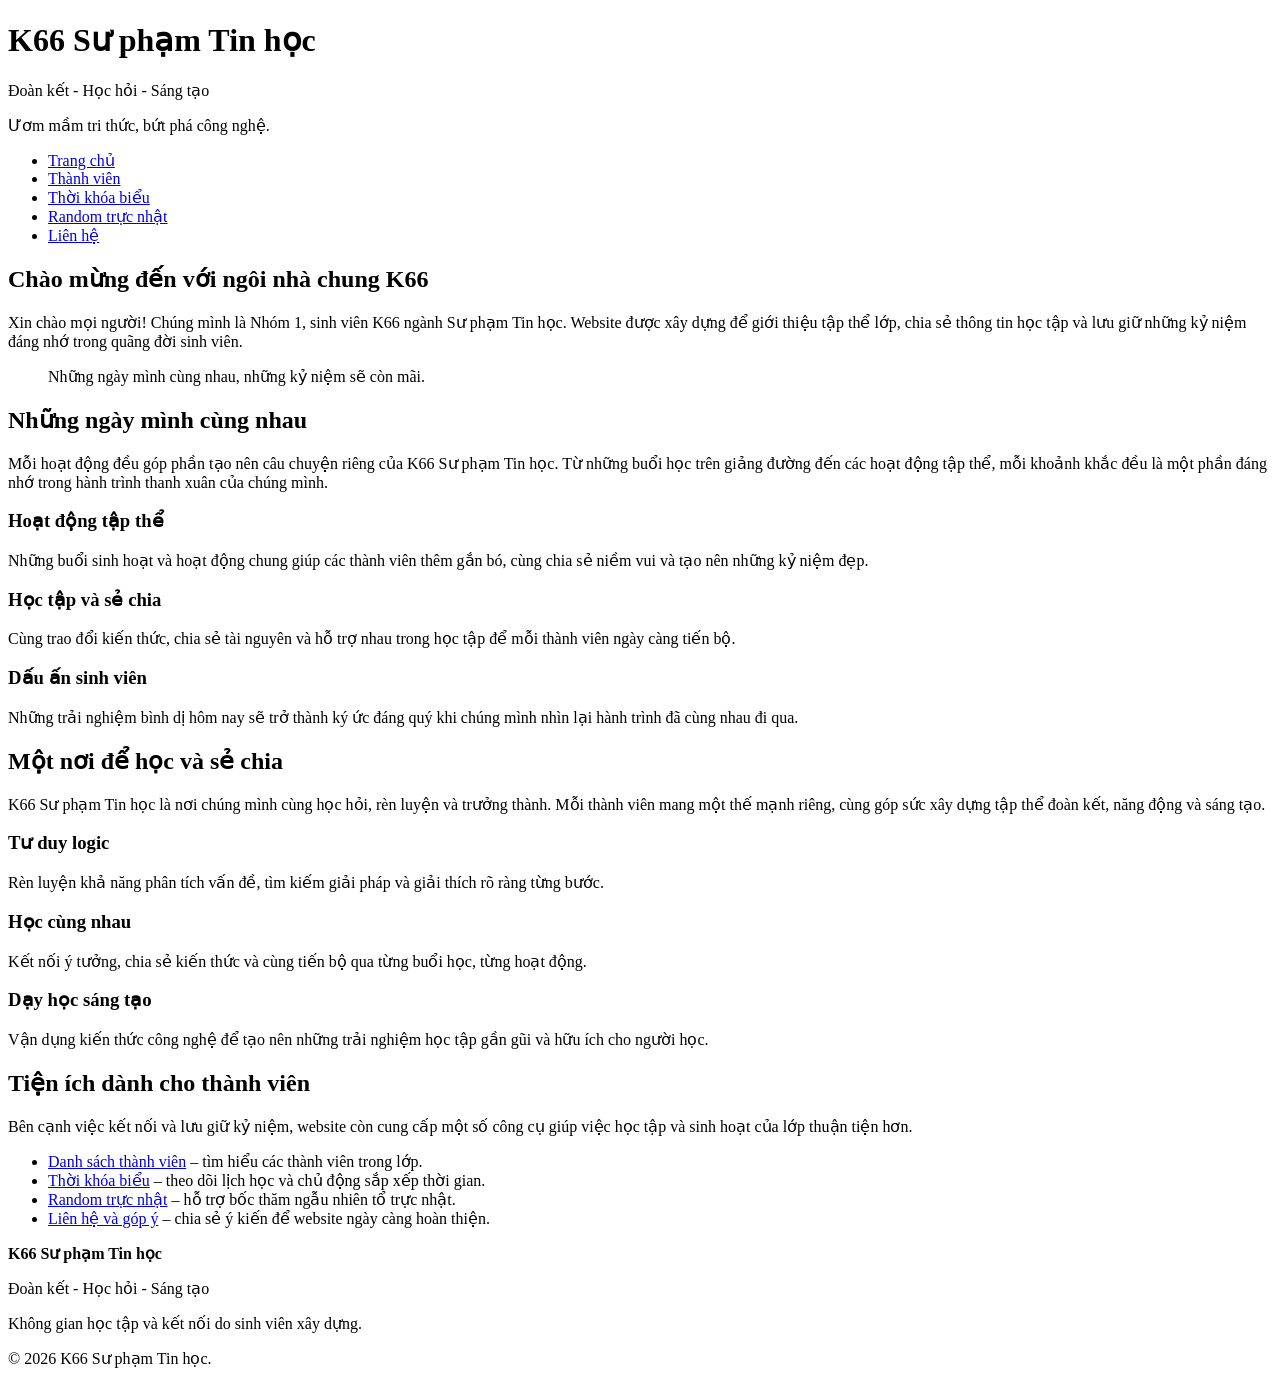
==== index.html @ 66bc6172 "Add files via upload" ====
<!DOCTYPE html>
<html lang="vi">
<head>
    <meta charset="UTF-8">
    <meta name="viewport" content="width=device-width, initial-scale=1.0">
    <meta name="description" content="Website giới thiệu lớp K66 Sư phạm Tin học, lưu giữ kỷ niệm và chia sẻ công cụ học tập.">
    <title>K66 Sư phạm Tin học | Trang chủ</title>
</head>
<body>
    <header>
        <h1>K66 Sư phạm Tin học</h1>
        <p>Đoàn kết - Học hỏi - Sáng tạo</p>
        <p>Ươm mầm tri thức, bứt phá công nghệ.</p>

        <nav aria-label="Điều hướng chính">
            <ul>
                <li><a href="index.html">Trang chủ</a></li>
                <li><a href="members.html">Thành viên</a></li>
                <li><a href="tkb.html">Thời khóa biểu</a></li>
                <li><a href="ramdom.html">Random trực nhật</a></li>
                <li><a href="contact.html">Liên hệ</a></li>
            </ul>
        </nav>
    </header>

    <main>
        <section id="gioi-thieu">
            <h2>Chào mừng đến với ngôi nhà chung K66</h2>
            <p>
                Xin chào mọi người! Chúng mình là Nhóm 1, sinh viên K66 ngành
                Sư phạm Tin học. Website được xây dựng để giới thiệu tập thể lớp,
                chia sẻ thông tin học tập và lưu giữ những kỷ niệm đáng nhớ
                trong quãng đời sinh viên.
            </p>

            <blockquote>
                <p>Những ngày mình cùng nhau, những kỷ niệm sẽ còn mãi.</p>
            </blockquote>
        </section>

        <section id="ky-niem">
            <h2>Những ngày mình cùng nhau</h2>
            <p>
                Mỗi hoạt động đều góp phần tạo nên câu chuyện riêng của K66
                Sư phạm Tin học. Từ những buổi học trên giảng đường đến các
                hoạt động tập thể, mỗi khoảnh khắc đều là một phần đáng nhớ
                trong hành trình thanh xuân của chúng mình.
            </p>

            <article>
                <h3>Hoạt động tập thể</h3>
                <p>
                    Những buổi sinh hoạt và hoạt động chung giúp các thành viên
                    thêm gắn bó, cùng chia sẻ niềm vui và tạo nên những kỷ niệm đẹp.
                </p>
            </article>

            <article>
                <h3>Học tập và sẻ chia</h3>
                <p>
                    Cùng trao đổi kiến thức, chia sẻ tài nguyên và hỗ trợ nhau
                    trong học tập để mỗi thành viên ngày càng tiến bộ.
                </p>
            </article>

            <article>
                <h3>Dấu ấn sinh viên</h3>
                <p>
                    Những trải nghiệm bình dị hôm nay sẽ trở thành ký ức đáng quý
                    khi chúng mình nhìn lại hành trình đã cùng nhau đi qua.
                </p>
            </article>
        </section>

        <section id="ve-chung-toi">
            <h2>Một nơi để học và sẻ chia</h2>
            <p>
                K66 Sư phạm Tin học là nơi chúng mình cùng học hỏi, rèn luyện
                và trưởng thành. Mỗi thành viên mang một thế mạnh riêng,
                cùng góp sức xây dựng tập thể đoàn kết, năng động và sáng tạo.
            </p>

            <article>
                <h3>Tư duy logic</h3>
                <p>
                    Rèn luyện khả năng phân tích vấn đề, tìm kiếm giải pháp
                    và giải thích rõ ràng từng bước.
                </p>
            </article>

            <article>
                <h3>Học cùng nhau</h3>
                <p>
                    Kết nối ý tưởng, chia sẻ kiến thức và cùng tiến bộ
                    qua từng buổi học, từng hoạt động.
                </p>
            </article>

            <article>
                <h3>Dạy học sáng tạo</h3>
                <p>
                    Vận dụng kiến thức công nghệ để tạo nên những trải nghiệm
                    học tập gần gũi và hữu ích cho người học.
                </p>
            </article>
        </section>

        <section id="tien-ich">
            <h2>Tiện ích dành cho thành viên</h2>
            <p>
                Bên cạnh việc kết nối và lưu giữ kỷ niệm, website còn cung cấp
                một số công cụ giúp việc học tập và sinh hoạt của lớp thuận tiện hơn.
            </p>

            <ul>
                <li>
                    <a href="members.html">Danh sách thành viên</a> –
                    tìm hiểu các thành viên trong lớp.
                </li>
                <li>
                    <a href="tkb.html">Thời khóa biểu</a> –
                    theo dõi lịch học và chủ động sắp xếp thời gian.
                </li>
                <li>
                    <a href="ramdom.html">Random trực nhật</a> –
                    hỗ trợ bốc thăm ngẫu nhiên tổ trực nhật.
                </li>
                <li>
                    <a href="contact.html">Liên hệ và góp ý</a> –
                    chia sẻ ý kiến để website ngày càng hoàn thiện.
                </li>
            </ul>
        </section>
    </main>

    <footer>
        <p><strong>K66 Sư phạm Tin học</strong></p>
        <p>Đoàn kết - Học hỏi - Sáng tạo</p>
        <p>Không gian học tập và kết nối do sinh viên xây dựng.</p>
        <p>&copy; 2026 K66 Sư phạm Tin học.</p>
    </footer>
</body>
</html>
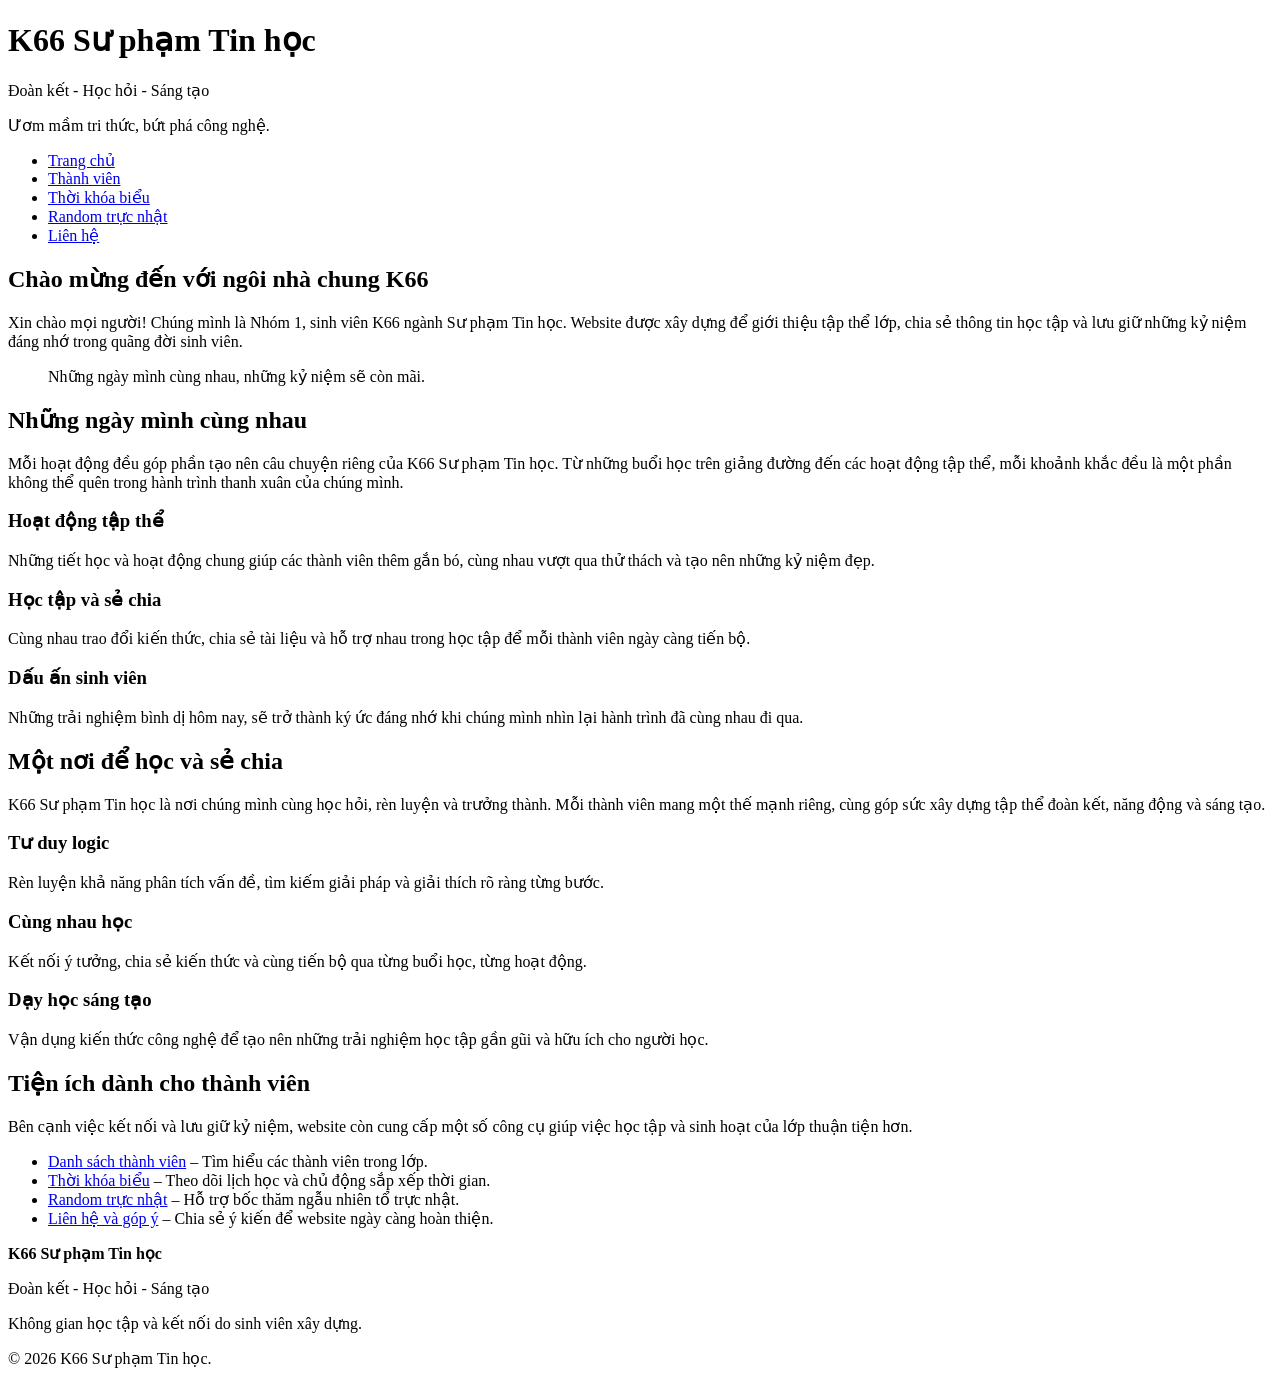
==== commit c051a42a: "Refactor text in index.html for clarity Updated text for clarity and improved readability throughout" ====
--- a/index.html
+++ b/index.html
@@ -11,7 +11,7 @@
         <h1>K66 Sư phạm Tin học</h1>
         <p>Đoàn kết - Học hỏi - Sáng tạo</p>
         <p>Ươm mầm tri thức, bứt phá công nghệ.</p>
-
+        
         <nav aria-label="Điều hướng chính">
             <ul>
                 <li><a href="index.html">Trang chủ</a></li>
@@ -22,7 +22,7 @@
             </ul>
         </nav>
     </header>
-
+    
     <main>
         <section id="gioi-thieu">
             <h2>Chào mừng đến với ngôi nhà chung K66</h2>
@@ -32,42 +32,36 @@
                 chia sẻ thông tin học tập và lưu giữ những kỷ niệm đáng nhớ
                 trong quãng đời sinh viên.
             </p>
-
             <blockquote>
                 <p>Những ngày mình cùng nhau, những kỷ niệm sẽ còn mãi.</p>
             </blockquote>
         </section>
-
+        
         <section id="ky-niem">
             <h2>Những ngày mình cùng nhau</h2>
             <p>
-                Mỗi hoạt động đều góp phần tạo nên câu chuyện riêng của K66
-                Sư phạm Tin học. Từ những buổi học trên giảng đường đến các
-                hoạt động tập thể, mỗi khoảnh khắc đều là một phần đáng nhớ
-                trong hành trình thanh xuân của chúng mình.
+                Mỗi hoạt động đều góp phần tạo nên câu chuyện riêng của K66 Sư phạm Tin học. Từ những buổi học trên giảng đường đến các
+                hoạt động tập thể, mỗi khoảnh khắc đều là một phần không thể quên trong hành trình thanh xuân của chúng mình.
             </p>
 
             <article>
                 <h3>Hoạt động tập thể</h3>
                 <p>
-                    Những buổi sinh hoạt và hoạt động chung giúp các thành viên
-                    thêm gắn bó, cùng chia sẻ niềm vui và tạo nên những kỷ niệm đẹp.
+                    Những tiết học và hoạt động chung giúp các thành viên thêm gắn bó, cùng nhau vượt qua thử thách và tạo nên những kỷ niệm đẹp.
                 </p>
             </article>
 
             <article>
                 <h3>Học tập và sẻ chia</h3>
                 <p>
-                    Cùng trao đổi kiến thức, chia sẻ tài nguyên và hỗ trợ nhau
-                    trong học tập để mỗi thành viên ngày càng tiến bộ.
+                    Cùng nhau trao đổi kiến thức, chia sẻ tài liệu và hỗ trợ nhau trong học tập để mỗi thành viên ngày càng tiến bộ.
                 </p>
             </article>
 
             <article>
                 <h3>Dấu ấn sinh viên</h3>
                 <p>
-                    Những trải nghiệm bình dị hôm nay sẽ trở thành ký ức đáng quý
-                    khi chúng mình nhìn lại hành trình đã cùng nhau đi qua.
+                    Những trải nghiệm bình dị hôm nay, sẽ trở thành ký ức đáng nhớ khi chúng mình nhìn lại hành trình đã cùng nhau đi qua.
                 </p>
             </article>
         </section>
@@ -75,32 +69,28 @@
         <section id="ve-chung-toi">
             <h2>Một nơi để học và sẻ chia</h2>
             <p>
-                K66 Sư phạm Tin học là nơi chúng mình cùng học hỏi, rèn luyện
-                và trưởng thành. Mỗi thành viên mang một thế mạnh riêng,
+                K66 Sư phạm Tin học là nơi chúng mình cùng học hỏi, rèn luyện và trưởng thành. Mỗi thành viên mang một thế mạnh riêng,
                 cùng góp sức xây dựng tập thể đoàn kết, năng động và sáng tạo.
             </p>
 
             <article>
                 <h3>Tư duy logic</h3>
                 <p>
-                    Rèn luyện khả năng phân tích vấn đề, tìm kiếm giải pháp
-                    và giải thích rõ ràng từng bước.
+                    Rèn luyện khả năng phân tích vấn đề, tìm kiếm giải pháp và giải thích rõ ràng từng bước.
                 </p>
             </article>
 
             <article>
-                <h3>Học cùng nhau</h3>
+                <h3>Cùng nhau học</h3>
                 <p>
-                    Kết nối ý tưởng, chia sẻ kiến thức và cùng tiến bộ
-                    qua từng buổi học, từng hoạt động.
+                    Kết nối ý tưởng, chia sẻ kiến thức và cùng tiến bộ qua từng buổi học, từng hoạt động.
                 </p>
             </article>
 
             <article>
                 <h3>Dạy học sáng tạo</h3>
                 <p>
-                    Vận dụng kiến thức công nghệ để tạo nên những trải nghiệm
-                    học tập gần gũi và hữu ích cho người học.
+                    Vận dụng kiến thức công nghệ để tạo nên những trải nghiệm học tập gần gũi và hữu ích cho người học.
                 </p>
             </article>
         </section>
@@ -108,26 +98,25 @@
         <section id="tien-ich">
             <h2>Tiện ích dành cho thành viên</h2>
             <p>
-                Bên cạnh việc kết nối và lưu giữ kỷ niệm, website còn cung cấp
-                một số công cụ giúp việc học tập và sinh hoạt của lớp thuận tiện hơn.
+                Bên cạnh việc kết nối và lưu giữ kỷ niệm, website còn cung cấp một số công cụ giúp việc học tập và sinh hoạt của lớp thuận tiện hơn.
             </p>
 
             <ul>
                 <li>
                     <a href="members.html">Danh sách thành viên</a> –
-                    tìm hiểu các thành viên trong lớp.
+                    Tìm hiểu các thành viên trong lớp.
                 </li>
                 <li>
                     <a href="tkb.html">Thời khóa biểu</a> –
-                    theo dõi lịch học và chủ động sắp xếp thời gian.
+                    Theo dõi lịch học và chủ động sắp xếp thời gian.
                 </li>
                 <li>
                     <a href="ramdom.html">Random trực nhật</a> –
-                    hỗ trợ bốc thăm ngẫu nhiên tổ trực nhật.
+                    Hỗ trợ bốc thăm ngẫu nhiên tổ trực nhật.
                 </li>
                 <li>
                     <a href="contact.html">Liên hệ và góp ý</a> –
-                    chia sẻ ý kiến để website ngày càng hoàn thiện.
+                    Chia sẻ ý kiến để website ngày càng hoàn thiện.
                 </li>
             </ul>
         </section>
@@ -140,4 +129,4 @@
         <p>&copy; 2026 K66 Sư phạm Tin học.</p>
     </footer>
 </body>
-</html>+</html>
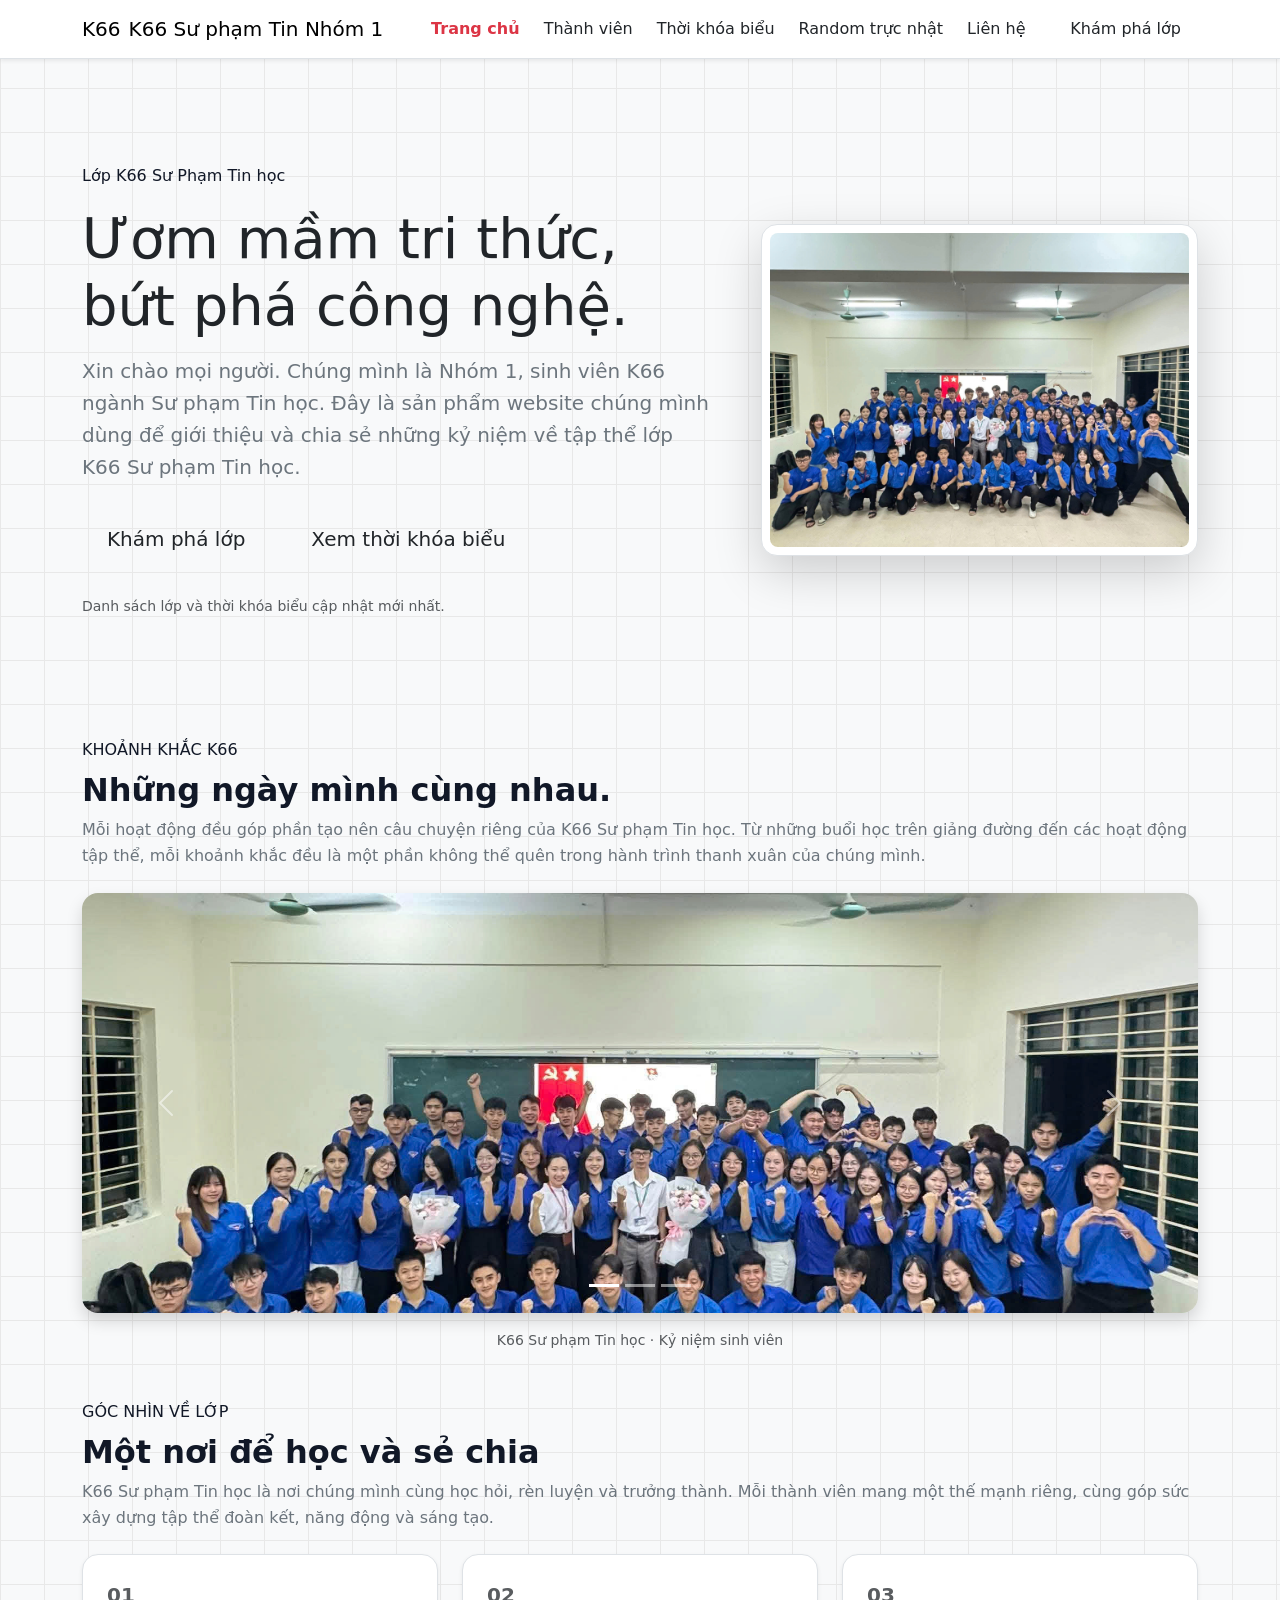
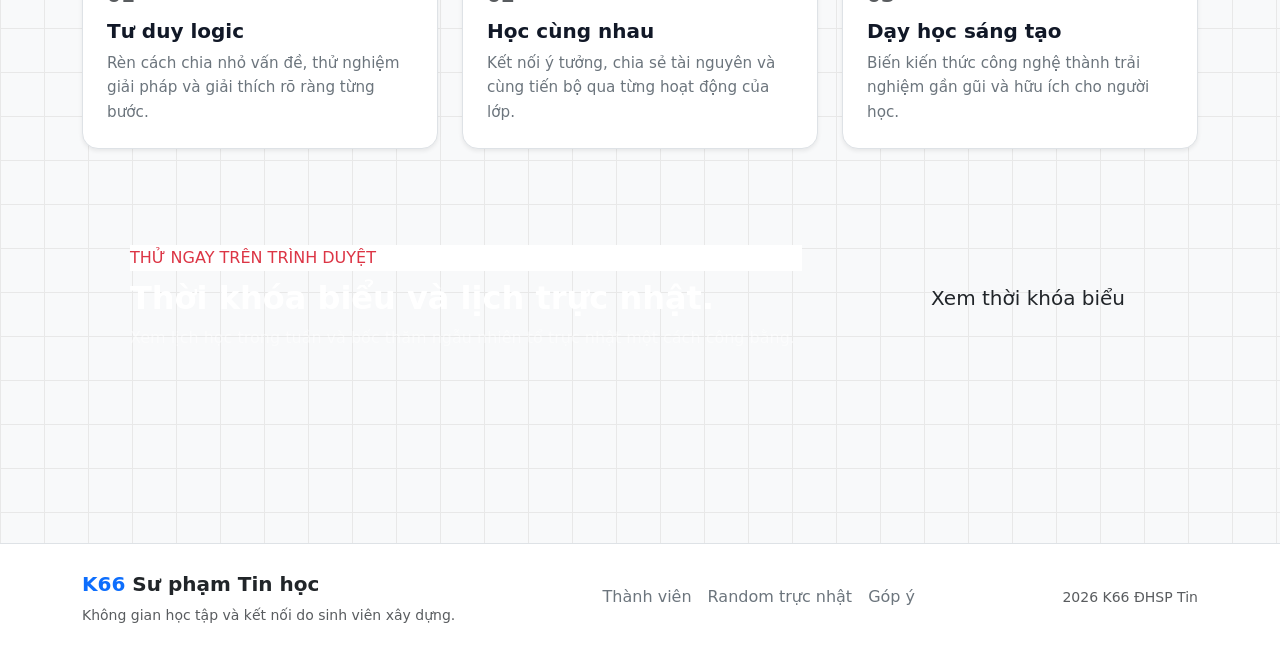
==== commit 1e05b780: "Update index.html" ====
--- a/index.html
+++ b/index.html
@@ -1,132 +1,183 @@
-<!DOCTYPE html>
+<!doctype html>
 <html lang="vi">
 <head>
-    <meta charset="UTF-8">
-    <meta name="viewport" content="width=device-width, initial-scale=1.0">
-    <meta name="description" content="Website giới thiệu lớp K66 Sư phạm Tin học, lưu giữ kỷ niệm và chia sẻ công cụ học tập.">
-    <title>K66 Sư phạm Tin học | Trang chủ</title>
+  <meta charset="utf-8">
+  <meta name="viewport" content="width=device-width, initial-scale=1">
+  <meta name="description" content="Không gian giới thiệu lớp K66 Sư phạm Tin học">
+  <title>K66 Sư phạm Tin học | Trang chủ</title>
+  <link rel="preconnect" href="https://fonts.googleapis.com">
+  <link rel="preconnect" href="https://fonts.gstatic.com" crossorigin>
+  <link href="https://fonts.googleapis.com/css2?family=DM+Sans:wght@400;500;600;700&family=Manrope:wght@400;500;600;700;800;900&display=swap" rel="stylesheet">
+  <link href="https://cdn.jsdelivr.net/npm/bootstrap@5.3.3/dist/css/bootstrap.min.css" rel="stylesheet">
+  <link href="assets/style.css" rel="stylesheet">
 </head>
-<body>
-    <header>
-        <h1>K66 Sư phạm Tin học</h1>
-        <p>Đoàn kết - Học hỏi - Sáng tạo</p>
-        <p>Ươm mầm tri thức, bứt phá công nghệ.</p>
-        
-        <nav aria-label="Điều hướng chính">
-            <ul>
-                <li><a href="index.html">Trang chủ</a></li>
-                <li><a href="members.html">Thành viên</a></li>
-                <li><a href="tkb.html">Thời khóa biểu</a></li>
-                <li><a href="ramdom.html">Random trực nhật</a></li>
-                <li><a href="contact.html">Liên hệ</a></li>
-            </ul>
-        </nav>
-    </header>
-    
-    <main>
-        <section id="gioi-thieu">
-            <h2>Chào mừng đến với ngôi nhà chung K66</h2>
-            <p>
-                Xin chào mọi người! Chúng mình là Nhóm 1, sinh viên K66 ngành
-                Sư phạm Tin học. Website được xây dựng để giới thiệu tập thể lớp,
-                chia sẻ thông tin học tập và lưu giữ những kỷ niệm đáng nhớ
-                trong quãng đời sinh viên.
+<body class="bg-light">
+  <div class="thanh-vien-tren"></div>
+  <nav class="navbar navbar-expand-lg thanh-menu bg-white sticky-top border-bottom shadow-sm" aria-label="Điều hướng chính">
+    <div class="container">
+      <a class="navbar-brand d-flex align-items-center gap-2 text-decoration-none" href="index.html">
+        <span class="khoi-logo">K66</span>
+        <div class="chu-logo">
+          <span class="tieu-de-logo">K66 Sư phạm Tin</span>
+          <span class="mo-ta-logo">Nhóm 1</span>
+        </div>
+      </a>
+      <button class="navbar-toggler border-0" type="button" data-bs-toggle="collapse" data-bs-target="#menu-chinh" aria-controls="menu-chinh" aria-expanded="false" aria-label="Mở menu">
+        <span class="navbar-toggler-icon"></span>
+      </button>
+      <div class="collapse navbar-collapse" id="menu-chinh">
+        <ul class="navbar-nav mx-auto align-items-lg-center gap-lg-2 my-2 my-lg-0">
+          <li class="nav-item"><a class="nav-link active fw-bold text-danger" aria-current="page" href="index.html">Trang chủ</a></li>
+          <li class="nav-item"><a class="nav-link text-dark" href="members.html">Thành viên</a></li>
+          <li class="nav-item"><a class="nav-link text-dark" href="tkb.html">Thời khóa biểu</a></li>
+          <li class="nav-item"><a class="nav-link text-dark" href="ramdom.html">Random trực nhật</a></li>
+          <li class="nav-item"><a class="nav-link text-dark" href="contact.html">Liên hệ</a></li>
+        </ul>
+        <a class="btn nut-kham-pha-menu d-none d-lg-inline-flex align-items-center gap-1" href="members.html">
+          Khám phá lớp <span aria-hidden="true"></span>
+        </a>
+      </div>
+    </div>
+  </nav>
+  <main>
+    <section class="khu-vuc-chao-mung py-5">
+      <div class="container py-lg-4">
+        <div class="row align-items-center g-5">
+          <div class="col-lg-7">  
+            <div class="nhan-nho mb-3">
+              <span class="cham-nhap-nhay"></span> Lớp K66 Sư Phạm Tin học
+            </div>
+            <h1 class="tieu-de-chao-mung display-4 fw-black text-dark mb-3">
+              Ươm mầm tri thức,<br>
+              <span class="chu-chuyen-mau">bứt phá công nghệ.</span>
+            </h1>
+            <p class="doan-van-chao-mung text-secondary fs-5 mb-4">
+              Xin chào mọi người. Chúng mình là Nhóm 1, sinh viên K66 ngành Sư phạm Tin học. Đây là sản phẩm website chúng mình dùng để giới thiệu và chia sẻ những kỷ niệm về tập thể lớp K66 Sư phạm Tin học.
             </p>
-            <blockquote>
-                <p>Những ngày mình cùng nhau, những kỷ niệm sẽ còn mãi.</p>
-            </blockquote>
-        </section>
-        
-        <section id="ky-niem">
-            <h2>Những ngày mình cùng nhau</h2>
-            <p>
-                Mỗi hoạt động đều góp phần tạo nên câu chuyện riêng của K66 Sư phạm Tin học. Từ những buổi học trên giảng đường đến các
-                hoạt động tập thể, mỗi khoảnh khắc đều là một phần không thể quên trong hành trình thanh xuân của chúng mình.
-            </p>
+            <div class="d-flex flex-wrap gap-3 mb-4">
+              <a class="btn nut-noi-bat btn-lg px-4 py-3" href="members.html">
+                Khám phá lớp 
+              </a>
+              <a class="btn nut-vien-sang btn-lg px-4 py-3" href="tkb.html">
+                Xem thời khóa biểu
+              </a>
+            </div>
+            <div class="ghi-chu-chao-mung text-muted small">
+              <span class="bieu-tuong-ghi-chu"></span> Danh sách lớp và thời khóa biểu cập nhật mới nhất.
+            </div>
+          </div>
+          
+          <div class="col-lg-5">
+            <div class="p-2 bg-white rounded-4 shadow-lg border khung-anh-chao-mung">
+              <img src="image/anhlop.jpg" alt="Ảnh tập thể lớp K66" class="img-fluid rounded-3 w-100 object-fit-cover" style="min-height: 280px; background-color: #f3f4f6;">
+            </div>
+          </div>
+        </div>
+      </div>
+    </section>
+    <section class="container khu-vuc-anh-lop my-5">
+      <div class="dau-khu-vuc-anh mb-4">
+        <span class="nhan-nho">KHOẢNH KHẮC K66</span>
+        <h2 class="fw-bold fs-2 mt-2">Những ngày mình cùng nhau.</h2>
+        <p class="text-secondary">Mỗi hoạt động đều góp phần tạo nên câu chuyện riêng của K66 Sư phạm Tin học. Từ những buổi học trên giảng đường đến các hoạt động tập thể, mỗi khoảnh khắc đều là một phần không thể quên trong hành trình thanh xuân của chúng mình.</p>
+      </div>
+      <div id="trinh-chieu-anh-lop" class="carousel slide trinh-chieu-anh-lop shadow rounded-4 overflow-hidden" data-bs-ride="carousel">
+        <div class="carousel-indicators">
+          <button type="button" data-bs-target="#trinh-chieu-anh-lop" data-bs-slide-to="0" class="active" aria-current="true" aria-label="Ảnh 1"></button>
+          <button type="button" data-bs-target="#trinh-chieu-anh-lop" data-bs-slide-to="1" aria-label="Ảnh 2"></button>
+          <button type="button" data-bs-target="#trinh-chieu-anh-lop" data-bs-slide-to="2" aria-label="Ảnh 3"></button>
+        </div>
+        <div class="carousel-inner">
+          <div class="carousel-item active">
+            <img src="image/anhlop.jpg" class="d-block w-100 object-fit-cover" style="height: 420px; background-color: #e5e7eb;" alt="Hoạt động lớp K66 - 1">
+          </div>
+          <div class="carousel-item">
+            <img src="image/anhquansu.jpg" class="d-block w-100 object-fit-cover" style="height: 420px; background-color: #e5e7eb;" alt="Hoạt động lớp K66 - 2">
+          </div>
+          <div class="carousel-item">
+            <img src="image/anhdian.jpg" class="d-block w-100 object-fit-cover" style="height: 420px; background-color: #e5e7eb;" alt="Hoạt động lớp K66 - 3">
+          </div>
+        </div>
+        <button class="carousel-control-prev" type="button" data-bs-target="#trinh-chieu-anh-lop" data-bs-slide="prev" aria-label="Ảnh trước">
+          <span class="carousel-control-prev-icon" aria-hidden="true"></span>
+          <span class="visually-hidden">Trước</span>
+        </button>
+        <button class="carousel-control-next" type="button" data-bs-target="#trinh-chieu-anh-lop" data-bs-slide="next" aria-label="Ảnh tiếp theo">
+          <span class="carousel-control-next-icon" aria-hidden="true"></span>
+          <span class="visually-hidden">Tiếp</span>
+        </button>
+      </div>
+      <div class="chu-thich-anh mt-3 text-muted small text-center">
+        <span>K66 Sư phạm Tin học · Kỷ niệm sinh viên</span>
+      </div>
+    </section>
+    <section class="container my-5">
+      <div class="tieu-de-khoi mb-4">
+        <span class="nhan-nho">GÓC NHÌN VỀ LỚP</span>
+        <h2 class="fw-bold fs-2 mt-2">Một nơi để học và sẻ chia</h2>
+        <p class="text-secondary">K66 Sư phạm Tin học là nơi chúng mình cùng học hỏi, rèn luyện và trưởng thành. Mỗi thành viên mang một thế mạnh riêng, cùng góp sức xây dựng tập thể đoàn kết, năng động và sáng tạo.</p>
+      </div>
+      <div class="row g-4">
+        <div class="col-md-4">
+          <article class="the-dac-diem p-4 rounded-4 bg-white border shadow-sm h-100">
+            <div class="so-thu-tu-dac-diem fw-bold text-muted fs-5 mb-2">01</div>
+            <div class="bieu-tuong-dac-diem fs-3 text-danger mb-2"></div>
+            <h3 class="fw-bold fs-5">Tư duy logic</h3>
+            <p class="text-secondary mb-0">Rèn cách chia nhỏ vấn đề, thử nghiệm giải pháp và giải thích rõ ràng từng bước.</p>
+          </article>
+        </div>
+        <div class="col-md-4">
+          <article class="the-dac-diem the-dac-diem-noi-bat p-4 rounded-4 border shadow-sm h-100">
+            <div class="so-thu-tu-dac-diem fw-bold text-muted fs-5 mb-2">02</div>
+            <div class="bieu-tuong-dac-diem fs-3 text-danger mb-2"></div>
+            <h3 class="fw-bold fs-5">Học cùng nhau</h3>
+            <p class="text-secondary mb-0">Kết nối ý tưởng, chia sẻ tài nguyên và cùng tiến bộ qua từng hoạt động của lớp.</p>
+          </article>
+        </div>
+        <div class="col-md-4">
+          <article class="the-dac-diem p-4 rounded-4 bg-white border shadow-sm h-100">
+            <div class="so-thu-tu-dac-diem fw-bold text-muted fs-5 mb-2">03</div>
+            <div class="bieu-tuong-dac-diem fs-3 text-danger mb-2"></div>
+            <h3 class="fw-bold fs-5">Dạy học sáng tạo</h3>
+            <p class="text-secondary mb-0">Biến kiến thức công nghệ thành trải nghiệm gần gũi và hữu ích cho người học.</p>
+          </article>
+        </div>
+      </div>
+    </section>
+    <section class="container my-5">
+      <div class="khung-keo-goi p-4 p-md-5 rounded-4 row align-items-center g-4 text-white">
+        <div class="col-lg-8">
+          <div class="nhan-nho bg-white text-danger border-0 mb-2">THỬ NGAY TRÊN TRÌNH DUYỆT</div>
+          <h2 class="text-white fw-bold fs-2">Thời khóa biểu và lịch trực nhật.</h2>
+          <p class="text-white-50 mb-0">Xem lịch học trong tuần và bốc thăm ngẫu nhiên tổ trực nhật một cách công bằng.</p>
+        </div>
+        <div class="col-lg-4 text-lg-end">
+          <a class="btn nut-noi-bat btn-lg px-4 py-3" href="tkb.html">
+            Xem thời khóa biểu <span aria-hidden="true"></span>
+          </a>
+        </div>
+      </div>
+    </section>
+  </main>
+  <footer class="chan-trang py-4 bg-white border-top">
+    <div class="container d-flex flex-column flex-md-row justify-content-between align-items-center gap-3">
+      <div>
+        <a class="nhan-hieu-chan-trang fw-bold text-decoration-none fs-5" href="index.html">K66 <span class="text-dark">Sư phạm Tin học</span></a>
+        <p class="text-muted small mb-0 mt-1">Không gian học tập và kết nối do sinh viên xây dựng.</p>
+      </div>
+      <div class="lien-ket-chan-trang d-flex gap-3">
+        <a href="members.html" class="text-decoration-none text-secondary">Thành viên</a>
+        <a href="ramdom.html" class="text-decoration-none text-secondary">Random trực nhật</a>
+        <a href="contact.html" class="text-decoration-none text-secondary">Góp ý</a>
+      </div>
+      <small class="text-muted"> 2026 K66 ĐHSP Tin</small>
+    </div>
+  </footer>
 
-            <article>
-                <h3>Hoạt động tập thể</h3>
-                <p>
-                    Những tiết học và hoạt động chung giúp các thành viên thêm gắn bó, cùng nhau vượt qua thử thách và tạo nên những kỷ niệm đẹp.
-                </p>
-            </article>
-
-            <article>
-                <h3>Học tập và sẻ chia</h3>
-                <p>
-                    Cùng nhau trao đổi kiến thức, chia sẻ tài liệu và hỗ trợ nhau trong học tập để mỗi thành viên ngày càng tiến bộ.
-                </p>
-            </article>
-
-            <article>
-                <h3>Dấu ấn sinh viên</h3>
-                <p>
-                    Những trải nghiệm bình dị hôm nay, sẽ trở thành ký ức đáng nhớ khi chúng mình nhìn lại hành trình đã cùng nhau đi qua.
-                </p>
-            </article>
-        </section>
-
-        <section id="ve-chung-toi">
-            <h2>Một nơi để học và sẻ chia</h2>
-            <p>
-                K66 Sư phạm Tin học là nơi chúng mình cùng học hỏi, rèn luyện và trưởng thành. Mỗi thành viên mang một thế mạnh riêng,
-                cùng góp sức xây dựng tập thể đoàn kết, năng động và sáng tạo.
-            </p>
-
-            <article>
-                <h3>Tư duy logic</h3>
-                <p>
-                    Rèn luyện khả năng phân tích vấn đề, tìm kiếm giải pháp và giải thích rõ ràng từng bước.
-                </p>
-            </article>
-
-            <article>
-                <h3>Cùng nhau học</h3>
-                <p>
-                    Kết nối ý tưởng, chia sẻ kiến thức và cùng tiến bộ qua từng buổi học, từng hoạt động.
-                </p>
-            </article>
-
-            <article>
-                <h3>Dạy học sáng tạo</h3>
-                <p>
-                    Vận dụng kiến thức công nghệ để tạo nên những trải nghiệm học tập gần gũi và hữu ích cho người học.
-                </p>
-            </article>
-        </section>
-
-        <section id="tien-ich">
-            <h2>Tiện ích dành cho thành viên</h2>
-            <p>
-                Bên cạnh việc kết nối và lưu giữ kỷ niệm, website còn cung cấp một số công cụ giúp việc học tập và sinh hoạt của lớp thuận tiện hơn.
-            </p>
-
-            <ul>
-                <li>
-                    <a href="members.html">Danh sách thành viên</a> –
-                    Tìm hiểu các thành viên trong lớp.
-                </li>
-                <li>
-                    <a href="tkb.html">Thời khóa biểu</a> –
-                    Theo dõi lịch học và chủ động sắp xếp thời gian.
-                </li>
-                <li>
-                    <a href="ramdom.html">Random trực nhật</a> –
-                    Hỗ trợ bốc thăm ngẫu nhiên tổ trực nhật.
-                </li>
-                <li>
-                    <a href="contact.html">Liên hệ và góp ý</a> –
-                    Chia sẻ ý kiến để website ngày càng hoàn thiện.
-                </li>
-            </ul>
-        </section>
-    </main>
-
-    <footer>
-        <p><strong>K66 Sư phạm Tin học</strong></p>
-        <p>Đoàn kết - Học hỏi - Sáng tạo</p>
-        <p>Không gian học tập và kết nối do sinh viên xây dựng.</p>
-        <p>&copy; 2026 K66 Sư phạm Tin học.</p>
-    </footer>
+  <!-- SCRIPT CẦN THIẾT -->
+  <script src="https://code.jquery.com/jquery-3.7.1.min.js"></script>
+  <script src="https://cdn.jsdelivr.net/npm/bootstrap@5.3.3/dist/js/bootstrap.bundle.min.js"></script>
+  <script src="assets/tenthanhvien.js"></script>
+  <script src="assets/script.js"></script>
 </body>
 </html>
--- a/assets/style.css
+++ b/assets/style.css
@@ -0,0 +1,397 @@
+:root {
+  --do-chu-dao: #a31318;            
+  --do-gradient-end: #73090c;
+  --do-footer: #6b070a;
+  --do-nut-header: #b11a1d;
+
+  --vang-nhan: #cca047;
+  --vang-hover: #b88d37;
+  --vang-vien: #d4a359;
+
+  --nen-grid: #fcfcfc;
+  --duong-luoi: #e8e8e8;
+  --nen-the-trang: #ffffff;
+  --nen-the-kem: #fefcf3;
+  --vien-the-kem: #eee6d0;
+
+  --chu-toi: #111827;
+  --chu-xam: #6b7280;
+  --chu-sang: #ffffff;
+}
+* {
+  box-sizing: border-box;
+  margin: 0;
+  padding: 0;
+}
+
+body {
+  min-height: 100vh;
+  display: flex;
+  flex-direction: column;
+
+  background-color: var(--nen-grid);
+  background-image:
+    linear-gradient(to right, var(--duong-luoi) 1px, transparent 1px),
+    linear-gradient(to bottom, var(--duong-luoi) 1px, transparent 1px);
+  background-size: 44px 44px;
+  color: var(--chu-toi);
+  font-family: 'Be Vietnam Pro', system-ui, -apple-system, sans-serif;
+  line-height: 1.6;
+}
+
+header {
+  background: var(--nen-the-trang);
+  border-bottom: 1px solid #e5e7eb;
+  padding: 0.8rem 2rem;
+  position: sticky;
+  top: 0;
+  z-index: 100;
+}
+
+header nav {
+  max-width: 1200px;
+  margin: 0 auto;
+  display: flex;
+  align-items: center;
+  justify-content: space-between;
+}
+
+header nav a[href="index.html"]:first-child {
+  text-decoration: none;
+  font-weight: 800;
+  color: var(--do-chu-dao);
+  display: flex;
+  align-items: center;
+  gap: 0.5rem;
+  font-size: 1.1rem;
+}
+
+header nav a span {
+  background-color: var(--do-nut-header);
+  color: #ffffff;
+  padding: 4px 10px;
+  border-radius: 9999px;
+  font-weight: 700;
+  font-size: 0.85rem;
+}
+
+header nav ul {
+  display: flex;
+  list-style: none;
+  gap: 1.8rem;
+}
+
+header nav ul li a {
+  text-decoration: none;
+  color: #374151;
+  font-weight: 500;
+  font-size: 0.95rem;
+  transition: color 0.2s ease;
+}
+
+header nav ul li a:hover,
+header nav ul li a[aria-current="page"] {
+  color: var(--do-chu-dao);
+  font-weight: 700;
+}
+
+main {
+  flex: 1;
+  width: 100%;
+  max-width: 1200px;
+  margin: 2rem auto;
+  padding: 0 1.5rem;
+}
+
+
+#gioi-thieu {
+  background: linear-gradient(135deg, var(--do-chu-dao) 0%, var(--do-gradient-end) 100%);
+  color: var(--chu-sang);
+  border-radius: 20px;
+  padding: 3.5rem 3rem;
+  margin-bottom: 2.5rem;
+  box-shadow: 0 12px 28px rgba(163, 19, 24, 0.25);
+}
+
+#gioi-thieu h2 {
+  font-size: 2.2rem;
+  font-weight: 800;
+  margin-bottom: 1rem;
+  color: #ffffff;
+}
+
+#gioi-thieu p {
+  font-size: 1.05rem;
+  color: rgba(255, 255, 255, 0.9);
+  max-width: 750px;
+  margin-bottom: 1rem;
+}
+
+#gioi-thieu blockquote {
+  border-left: 4px solid var(--vang-vien);
+  padding-left: 1rem;
+  font-style: italic;
+  color: var(--vang-vien);
+  margin-top: 1.5rem;
+}
+
+#ky-niem, #ve-chung-toi {
+  display: grid;
+  grid-template-columns: repeat(auto-fit, minmax(300px, 1fr));
+  gap: 1.5rem;
+  margin-bottom: 3rem;
+}
+
+#ky-niem h2, #ky-niem > p,
+#ve-chung-toi h2, #ve-chung-toi > p {
+  grid-column: 1 / -1;
+}
+
+#ky-niem h2, #ve-chung-toi h2 {
+  font-size: 1.75rem;
+  font-weight: 800;
+}
+
+#ky-niem > p, #ve-chung-toi > p {
+  color: var(--chu-xam);
+}
+
+/* Định dạng Thẻ Bài Viết */
+article {
+  background-color: var(--nen-the-trang);
+  border: 1px solid #e5e7eb;
+  border-radius: 16px;
+  padding: 1.8rem;
+  box-shadow: 0 4px 12px rgba(0, 0, 0, 0.03);
+  transition: transform 0.2s ease, box-shadow 0.2s ease;
+}
+
+article:hover {
+  transform: translateY(-3px);
+  box-shadow: 0 8px 20px rgba(0, 0, 0, 0.06);
+}
+
+#ve-chung-toi article:nth-of-type(2),
+#ky-niem article:nth-of-type(2) {
+  background-color: var(--nen-the-kem);
+  border: 1px solid var(--vien-the-kem);
+}
+
+article h3 {
+  font-size: 1.2rem;
+  font-weight: 700;
+  margin-bottom: 0.5rem;
+  color: var(--chu-toi);
+}
+
+article p {
+  font-size: 0.95rem;
+  color: var(--chu-xam);
+}
+
+#tien-ich {
+  background: linear-gradient(135deg, var(--do-chu-dao) 0%, var(--do-gradient-end) 100%);
+  color: #ffffff;
+  border-radius: 20px;
+  padding: 2.5rem 3rem;
+  margin-top: 2rem;
+}
+
+#tien-ich h2 {
+  color: #ffffff;
+  font-size: 1.8rem;
+  font-weight: 800;
+  margin-bottom: 0.5rem;
+}
+
+#tien-ich p {
+  color: rgba(255, 255, 255, 0.85);
+  margin-bottom: 1.5rem;
+}
+
+#tien-ich ul {
+  list-style: none;
+  display: grid;
+  grid-template-columns: repeat(auto-fit, minmax(240px, 1fr));
+  gap: 1rem;
+}
+
+#tien-ich ul li {
+  background-color: rgba(255, 255, 255, 0.1);
+  padding: 1rem 1.2rem;
+  border-radius: 12px;
+  border: 1px solid rgba(255, 255, 255, 0.15);
+  color: rgba(255, 255, 255, 0.9);
+}
+
+#tien-ich ul li a {
+  color: var(--vang-nhan);
+  font-weight: 700;
+  text-decoration: none;
+}
+
+#tien-ich ul li a:hover {
+  text-decoration: underline;
+}
+
+/* TRANG THÀNH VIÊN */
+#danh-sach-thanh-vien-section {
+  background: var(--nen-the-trang);
+  padding: 2rem;
+  border-radius: 16px;
+  border: 1px solid #e5e7eb;
+}
+
+#danh-sach-thanh-vien-section > div:first-of-type {
+  display: grid;
+  grid-template-columns: repeat(auto-fit, minmax(200px, 1fr));
+  gap: 1rem;
+  margin: 1.5rem 0;
+}
+
+label {
+  font-weight: 600;
+  font-size: 0.9rem;
+  display: block;
+  margin-bottom: 0.3rem;
+}
+
+#tim-thanh-vien, #loc-chuc-vu, #sap-xep,
+#ho-ten, #email-lien-he, #chu-de, #noi-dung-gop-y {
+  width: 100%;
+  padding: 0.75rem 1rem;
+  border: 1px solid #d1d5db;
+  border-radius: 10px;
+  font-size: 0.95rem;
+  background: #ffffff;
+}
+
+#tim-thanh-vien:focus, #loc-chuc-vu:focus, #sap-xep:focus,
+#ho-ten:focus, #email-lien-he:focus, #chu-de:focus, #noi-dung-gop-y:focus {
+  outline: 2px solid var(--do-chu-dao);
+  border-color: transparent;
+}
+
+#danh-sach-thanh-vien {
+  display: grid;
+  grid-template-columns: repeat(auto-fill, minmax(220px, 1fr));
+  gap: 1rem;
+  margin-top: 1.5rem;
+}
+
+/* TRANG THỜI KHÓA BIỂU */
+#thoi-khoa-bieu-section {
+  background: var(--nen-the-trang);
+  padding: 2rem;
+  border-radius: 16px;
+  border: 1px solid #e5e7eb;
+}
+
+table {
+  width: 100%;
+  border-collapse: collapse;
+  margin-top: 1.5rem;
+  overflow: hidden;
+  border-radius: 12px;
+  border: 1px solid #e5e7eb;
+}
+
+th, td {
+  padding: 0.9rem 1rem;
+  border: 1px solid #e5e7eb;
+  text-align: left;
+  font-size: 0.9rem;
+}
+
+th {
+  background-color: #f9fafb;
+  font-weight: 700;
+  color: var(--chu-toi);
+}
+
+/* TRANG BỐC THĂM TRỰC NHẬT */
+#boc-tham-truc-nhat {
+  background: var(--nen-the-trang);
+  padding: 3rem 2rem;
+  border-radius: 16px;
+  border: 1px solid #e5e7eb;
+  text-align: center;
+  max-width: 600px;
+  margin: 2rem auto;
+}
+
+#nut-boc-tham, button[type="submit"] {
+  background-color: var(--do-chu-dao);
+  color: #ffffff;
+  border: none;
+  padding: 0.8rem 1.8rem;
+  border-radius: 9999px;
+  font-size: 1rem;
+  font-weight: 700;
+  cursor: pointer;
+  transition: background 0.2s ease;
+  margin-top: 1rem;
+}
+
+#nut-boc-tham:hover, button[type="submit"]:hover {
+  background-color: var(--do-gradient-end);
+}
+
+#ket-qua-truc-nhat {
+  margin-top: 1.5rem;
+  font-size: 1.2rem;
+  font-weight: 700;
+  color: var(--do-chu-dao);
+}
+
+/* TRANG LIÊN HỆ */
+#bieu-mau-lien-he {
+  background: var(--nen-the-trang);
+  padding: 2rem;
+  border-radius: 16px;
+  border: 1px solid #e5e7eb;
+  max-width: 700px;
+  margin: 0 auto;
+}
+
+#bieu-mau-lien-he > div {
+  margin-bottom: 1.2rem;
+}
+
+#bieu-mau-lien-he > div > div {
+  font-size: 0.8rem;
+  color: var(--chu-xam);
+  margin-top: 0.2rem;
+}
+
+#xac-nhan-bao-mat {
+  width: auto;
+  margin-right: 0.5rem;
+}
+
+footer {
+  background-color: var(--do-footer);
+  color: #ffffff;
+  padding: 2.5rem 2rem;
+  margin-top: 4rem;
+}
+
+footer > div {
+  max-width: 1200px;
+  margin: 0 auto;
+  display: flex;
+  justify-content: space-between;
+  align-items: center;
+  flex-wrap: wrap;
+  gap: 1rem;
+}
+
+footer p strong, footer h5 {
+  color: #ffffff;
+  font-size: 1.1rem;
+}
+
+footer p, footer small {
+  color: rgba(255, 255, 255, 0.75);
+  font-size: 0.875rem;
+}
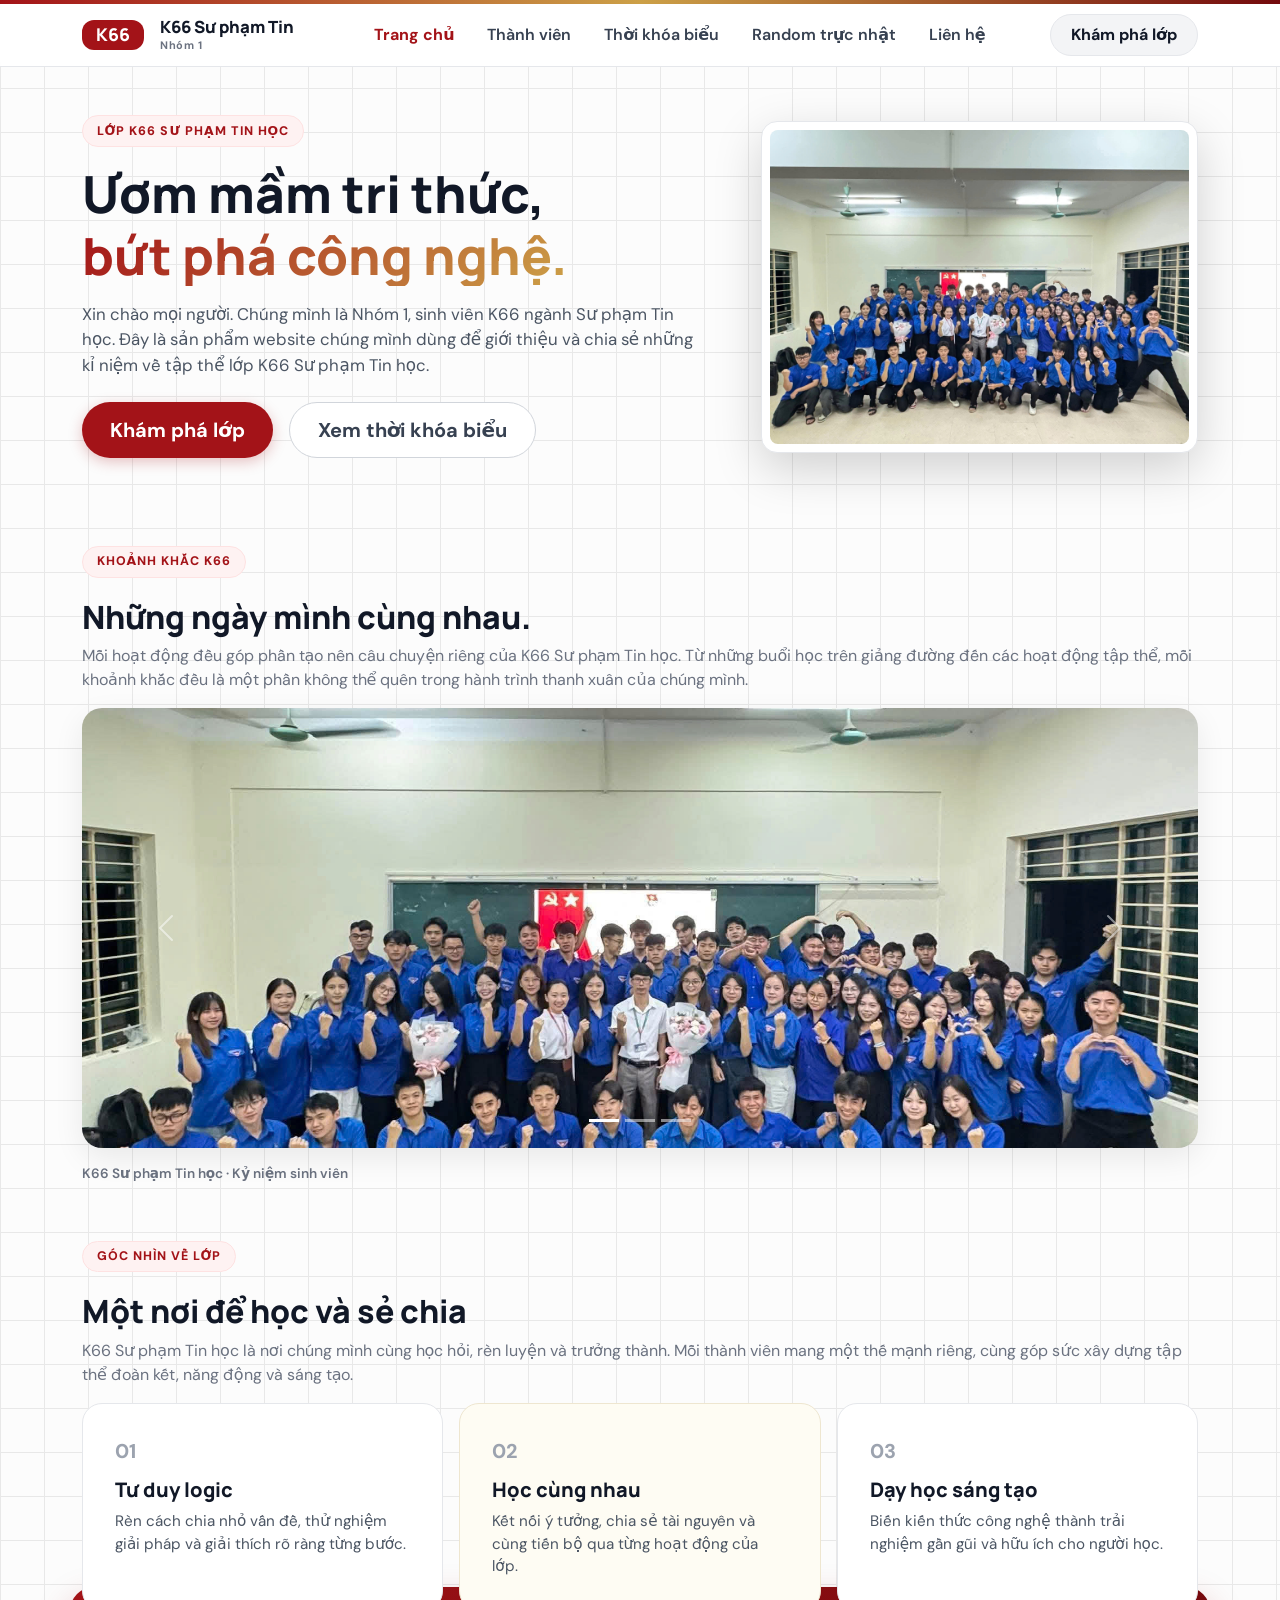
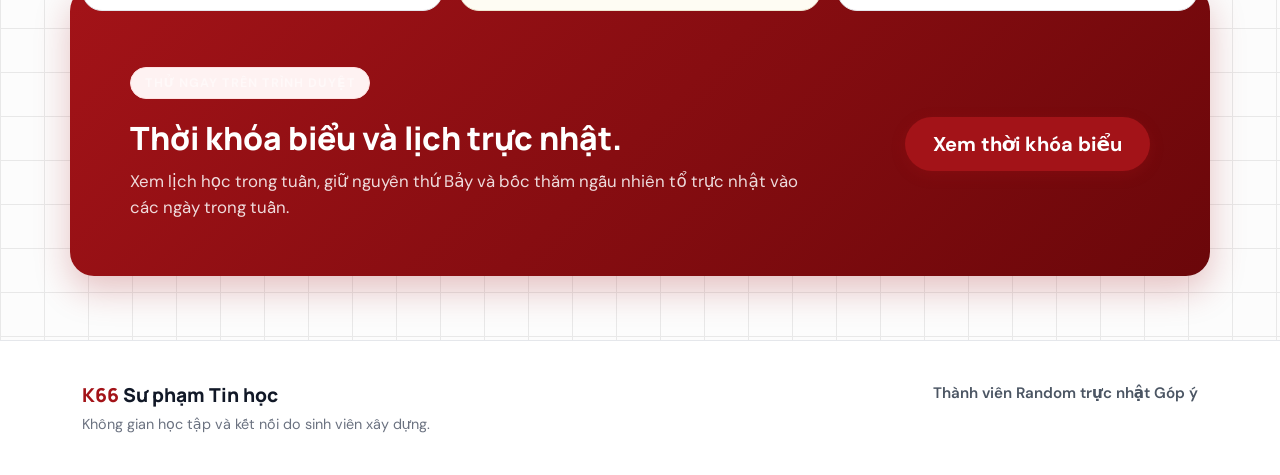
==== commit 90977858: "Add files via upload" ====
--- a/index.html
+++ b/index.html
@@ -3,7 +3,7 @@
 <head>
   <meta charset="utf-8">
   <meta name="viewport" content="width=device-width, initial-scale=1">
-  <meta name="description" content="Không gian giới thiệu lớp K66 Sư phạm Tin học">
+  <meta name="description" content="Không gian giới thiệu lớp K66 Sư phạm Tin học và các công cụ học tập chạy ngay trên trình duyệt.">
   <title>K66 Sư phạm Tin học | Trang chủ</title>
   <link rel="preconnect" href="https://fonts.googleapis.com">
   <link rel="preconnect" href="https://fonts.gstatic.com" crossorigin>
@@ -11,93 +11,100 @@
   <link href="https://cdn.jsdelivr.net/npm/bootstrap@5.3.3/dist/css/bootstrap.min.css" rel="stylesheet">
   <link href="assets/style.css" rel="stylesheet">
 </head>
-<body class="bg-light">
+<body>
+  <!-- THANH MỎNG TRÊN CÙNG -->
   <div class="thanh-vien-tren"></div>
-  <nav class="navbar navbar-expand-lg thanh-menu bg-white sticky-top border-bottom shadow-sm" aria-label="Điều hướng chính">
+
+  <!-- THANH MENU ĐIỀU HƯỚNG -->
+  <nav class="navbar navbar-expand-lg thanh-menu sticky-top" aria-label="Điều hướng chính">
     <div class="container">
-      <a class="navbar-brand d-flex align-items-center gap-2 text-decoration-none" href="index.html">
+      <!-- LOGO DẠNG KHỐI TRÒN -->
+      <a class="navbar-brand d-flex align-items-center gap-3" href="index.html">
         <span class="khoi-logo">K66</span>
         <div class="chu-logo">
           <span class="tieu-de-logo">K66 Sư phạm Tin</span>
           <span class="mo-ta-logo">Nhóm 1</span>
         </div>
       </a>
-      <button class="navbar-toggler border-0" type="button" data-bs-toggle="collapse" data-bs-target="#menu-chinh" aria-controls="menu-chinh" aria-expanded="false" aria-label="Mở menu">
+
+      <button class="navbar-toggler" type="button" data-bs-toggle="collapse" data-bs-target="#menu-chinh" aria-controls="menu-chinh" aria-expanded="false" aria-label="Mở menu">
         <span class="navbar-toggler-icon"></span>
       </button>
+
       <div class="collapse navbar-collapse" id="menu-chinh">
-        <ul class="navbar-nav mx-auto align-items-lg-center gap-lg-2 my-2 my-lg-0">
-          <li class="nav-item"><a class="nav-link active fw-bold text-danger" aria-current="page" href="index.html">Trang chủ</a></li>
-          <li class="nav-item"><a class="nav-link text-dark" href="members.html">Thành viên</a></li>
-          <li class="nav-item"><a class="nav-link text-dark" href="tkb.html">Thời khóa biểu</a></li>
-          <li class="nav-item"><a class="nav-link text-dark" href="ramdom.html">Random trực nhật</a></li>
-          <li class="nav-item"><a class="nav-link text-dark" href="contact.html">Liên hệ</a></li>
+        <ul class="navbar-nav mx-auto align-items-lg-center gap-lg-1">
+          <li class="nav-item"><a class="nav-link active" aria-current="page" href="index.html">Trang chủ</a></li>
+          <li class="nav-item"><a class="nav-link" href="members.html">Thành viên</a></li>
+          <li class="nav-item"><a class="nav-link" href="tkb.html">Thời khóa biểu</a></li>
+          <li class="nav-item"><a class="nav-link" href="random.html">Random trực nhật</a></li>
+          <li class="nav-item"><a class="nav-link" href="contact.html">Liên hệ</a></li>
         </ul>
+
+        <!-- NÚT KHÁM PHÁ LỚP -->
         <a class="btn nut-kham-pha-menu d-none d-lg-inline-flex align-items-center gap-1" href="members.html">
-          Khám phá lớp <span aria-hidden="true"></span>
+          Khám phá lớp 
         </a>
       </div>
     </div>
   </nav>
+
   <main>
+    <!-- KHU VỰC CHÀO MỪNG (HERO) -->
     <section class="khu-vuc-chao-mung py-5">
-      <div class="container py-lg-4">
+      <div class="container">
         <div class="row align-items-center g-5">
           <div class="col-lg-7">  
-            <div class="nhan-nho mb-3">
-              <span class="cham-nhap-nhay"></span> Lớp K66 Sư Phạm Tin học
+            <div class="nhan-nho">
+           Lớp K66 Sư Phạm Tin học
             </div>
-            <h1 class="tieu-de-chao-mung display-4 fw-black text-dark mb-3">
-              Ươm mầm tri thức,<br>
+            <h1 class="tieu-de-chao-mung">Ươm mầm tri thức,<br>
               <span class="chu-chuyen-mau">bứt phá công nghệ.</span>
             </h1>
-            <p class="doan-van-chao-mung text-secondary fs-5 mb-4">
-              Xin chào mọi người. Chúng mình là Nhóm 1, sinh viên K66 ngành Sư phạm Tin học. Đây là sản phẩm website chúng mình dùng để giới thiệu và chia sẻ những kỷ niệm về tập thể lớp K66 Sư phạm Tin học.
-            </p>
-            <div class="d-flex flex-wrap gap-3 mb-4">
-              <a class="btn nut-noi-bat btn-lg px-4 py-3" href="members.html">
-                Khám phá lớp 
-              </a>
-              <a class="btn nut-vien-sang btn-lg px-4 py-3" href="tkb.html">
-                Xem thời khóa biểu
-              </a>
-            </div>
-            <div class="ghi-chu-chao-mung text-muted small">
-              <span class="bieu-tuong-ghi-chu"></span> Danh sách lớp và thời khóa biểu cập nhật mới nhất.
+            <p class="doan-van-chao-mung">Xin chào mọi người. Chúng mình là Nhóm 1, sinh viên K66 ngành Sư phạm Tin học. Đây là sản phẩm website chúng mình dùng để giới thiệu và chia sẻ những kỉ niệm về tập thể lớp K66 Sư phạm Tin học.</p>
+            <div class="d-flex flex-wrap gap-3 mt-4">
+              <a class="btn nut-noi-bat btn-lg" href="members.html">Khám phá lớp </a>
+              <a class="btn nut-vien-sang btn-lg" href="tkb.html">Xem thời khóa biểu</a>
             </div>
           </div>
-          
           <div class="col-lg-5">
-            <div class="p-2 bg-white rounded-4 shadow-lg border khung-anh-chao-mung">
-              <img src="image/anhlop.jpg" alt="Ảnh tập thể lớp K66" class="img-fluid rounded-3 w-100 object-fit-cover" style="min-height: 280px; background-color: #f3f4f6;">
+            <div class="p-2 rounded-4 shadow-lg khung-anh-chao-mung">
+              <img src="image/anhlop.jpg" alt="Ảnh tập thể lớp K66" class="w-100 rounded-3 d-block">
             </div>
           </div>
         </div>
       </div>
     </section>
-    <section class="container khu-vuc-anh-lop my-5">
-      <div class="dau-khu-vuc-anh mb-4">
-        <span class="nhan-nho">KHOẢNH KHẮC K66</span>
-        <h2 class="fw-bold fs-2 mt-2">Những ngày mình cùng nhau.</h2>
-        <p class="text-secondary">Mỗi hoạt động đều góp phần tạo nên câu chuyện riêng của K66 Sư phạm Tin học. Từ những buổi học trên giảng đường đến các hoạt động tập thể, mỗi khoảnh khắc đều là một phần không thể quên trong hành trình thanh xuân của chúng mình.</p>
+
+    <!-- BỘ SƯU TẬP ẢNH LỚP -->
+    <section class="container khu-vuc-anh-lop">
+      <div class="dau-khu-vuc-anh">
+        <div>
+          <div class="nhan-nho">KHOẢNH KHẮC K66</div>
+          <h2>Những ngày mình cùng nhau.</h2>
+          <p>Mỗi hoạt động đều góp phần tạo nên câu chuyện riêng của K66 Sư phạm Tin học. Từ những buổi học trên giảng đường đến các hoạt động tập thể, mỗi khoảnh khắc đều là một phần không thể quên trong hành trình thanh xuân của chúng mình.</p>
+        </div>
       </div>
-      <div id="trinh-chieu-anh-lop" class="carousel slide trinh-chieu-anh-lop shadow rounded-4 overflow-hidden" data-bs-ride="carousel">
+
+      <!-- Slide ảnh -->
+      <div id="trinh-chieu-anh-lop" class="carousel slide trinh-chieu-anh-lop" data-bs-ride="carousel">
         <div class="carousel-indicators">
           <button type="button" data-bs-target="#trinh-chieu-anh-lop" data-bs-slide-to="0" class="active" aria-current="true" aria-label="Ảnh 1"></button>
           <button type="button" data-bs-target="#trinh-chieu-anh-lop" data-bs-slide-to="1" aria-label="Ảnh 2"></button>
           <button type="button" data-bs-target="#trinh-chieu-anh-lop" data-bs-slide-to="2" aria-label="Ảnh 3"></button>
         </div>
+
         <div class="carousel-inner">
           <div class="carousel-item active">
-            <img src="image/anhlop.jpg" class="d-block w-100 object-fit-cover" style="height: 420px; background-color: #e5e7eb;" alt="Hoạt động lớp K66 - 1">
+            <img src="image/anhlop.jpg" alt="Hoạt động lớp K66 - 1">
           </div>
           <div class="carousel-item">
-            <img src="image/anhquansu.jpg" class="d-block w-100 object-fit-cover" style="height: 420px; background-color: #e5e7eb;" alt="Hoạt động lớp K66 - 2">
+            <img src="image/anhquansu.jpg" alt="Hoạt động lớp K66 - 2">
           </div>
           <div class="carousel-item">
-            <img src="image/anhdian.jpg" class="d-block w-100 object-fit-cover" style="height: 420px; background-color: #e5e7eb;" alt="Hoạt động lớp K66 - 3">
+            <img src="image/anhdian.jpg" alt="Hoạt động lớp K66 - 3">
           </div>
         </div>
+
         <button class="carousel-control-prev" type="button" data-bs-target="#trinh-chieu-anh-lop" data-bs-slide="prev" aria-label="Ảnh trước">
           <span class="carousel-control-prev-icon" aria-hidden="true"></span>
           <span class="visually-hidden">Trước</span>
@@ -107,77 +114,77 @@
           <span class="visually-hidden">Tiếp</span>
         </button>
       </div>
-      <div class="chu-thich-anh mt-3 text-muted small text-center">
+
+      <div class="chu-thich-anh mt-3">
         <span>K66 Sư phạm Tin học · Kỷ niệm sinh viên</span>
       </div>
     </section>
-    <section class="container my-5">
-      <div class="tieu-de-khoi mb-4">
-        <span class="nhan-nho">GÓC NHÌN VỀ LỚP</span>
-        <h2 class="fw-bold fs-2 mt-2">Một nơi để học và sẻ chia</h2>
-        <p class="text-secondary">K66 Sư phạm Tin học là nơi chúng mình cùng học hỏi, rèn luyện và trưởng thành. Mỗi thành viên mang một thế mạnh riêng, cùng góp sức xây dựng tập thể đoàn kết, năng động và sáng tạo.</p>
+
+    <!-- GÓC NHÌN VỀ LỚP -->
+    <section class="container khoang-cach-noi-dung">
+      <div class="tieu-de-khoi">
+        <div>
+          <div class="nhan-nho">GÓC NHÌN VỀ LỚP</div>
+          <h2>Một nơi để học và sẻ chia</h2>
+        <p>K66 Sư phạm Tin học là nơi chúng mình cùng học hỏi, rèn luyện và trưởng thành. Mỗi thành viên mang một thế mạnh riêng, cùng góp sức xây dựng tập thể đoàn kết, năng động và sáng tạo.</p>
       </div>
-      <div class="row g-4">
+      </div>
+      <div class="row g-3">
         <div class="col-md-4">
-          <article class="the-dac-diem p-4 rounded-4 bg-white border shadow-sm h-100">
-            <div class="so-thu-tu-dac-diem fw-bold text-muted fs-5 mb-2">01</div>
-            <div class="bieu-tuong-dac-diem fs-3 text-danger mb-2"></div>
-            <h3 class="fw-bold fs-5">Tư duy logic</h3>
-            <p class="text-secondary mb-0">Rèn cách chia nhỏ vấn đề, thử nghiệm giải pháp và giải thích rõ ràng từng bước.</p>
+          <article class="the-dac-diem">
+            <div class="so-thu-tu-dac-diem">01</div>
+            <h3>Tư duy logic</h3>
+            <p>Rèn cách chia nhỏ vấn đề, thử nghiệm giải pháp và giải thích rõ ràng từng bước.</p>
           </article>
         </div>
         <div class="col-md-4">
-          <article class="the-dac-diem the-dac-diem-noi-bat p-4 rounded-4 border shadow-sm h-100">
-            <div class="so-thu-tu-dac-diem fw-bold text-muted fs-5 mb-2">02</div>
-            <div class="bieu-tuong-dac-diem fs-3 text-danger mb-2"></div>
-            <h3 class="fw-bold fs-5">Học cùng nhau</h3>
-            <p class="text-secondary mb-0">Kết nối ý tưởng, chia sẻ tài nguyên và cùng tiến bộ qua từng hoạt động của lớp.</p>
+          <article class="the-dac-diem the-dac-diem-noi-bat">
+            <div class="so-thu-tu-dac-diem">02</div>
+            <h3>Học cùng nhau</h3>
+            <p>Kết nối ý tưởng, chia sẻ tài nguyên và cùng tiến bộ qua từng hoạt động của lớp.</p>
           </article>
         </div>
         <div class="col-md-4">
-          <article class="the-dac-diem p-4 rounded-4 bg-white border shadow-sm h-100">
-            <div class="so-thu-tu-dac-diem fw-bold text-muted fs-5 mb-2">03</div>
-            <div class="bieu-tuong-dac-diem fs-3 text-danger mb-2"></div>
-            <h3 class="fw-bold fs-5">Dạy học sáng tạo</h3>
-            <p class="text-secondary mb-0">Biến kiến thức công nghệ thành trải nghiệm gần gũi và hữu ích cho người học.</p>
+          <article class="the-dac-diem">
+            <div class="so-thu-tu-dac-diem">03</div>
+            <h3>Dạy học sáng tạo</h3>
+            <p>Biến kiến thức công nghệ thành trải nghiệm gần gũi và hữu ích cho người học.</p>
           </article>
         </div>
       </div>
     </section>
-    <section class="container my-5">
-      <div class="khung-keo-goi p-4 p-md-5 rounded-4 row align-items-center g-4 text-white">
+
+    <!-- CALL TO ACTION BANNER -->
+    <section class="container khoang-cach-noi-dung">
+      <div class="khung-keo-goi row align-items-center g-4">
         <div class="col-lg-8">
-          <div class="nhan-nho bg-white text-danger border-0 mb-2">THỬ NGAY TRÊN TRÌNH DUYỆT</div>
-          <h2 class="text-white fw-bold fs-2">Thời khóa biểu và lịch trực nhật.</h2>
-          <p class="text-white-50 mb-0">Xem lịch học trong tuần và bốc thăm ngẫu nhiên tổ trực nhật một cách công bằng.</p>
+          <div class="nhan-nho text-white-50">THỬ NGAY TRÊN TRÌNH DUYỆT</div>
+          <h2>Thời khóa biểu và lịch trực nhật.</h2>
+          <p>Xem lịch học trong tuần, giữ nguyên thứ Bảy và bốc thăm ngẫu nhiên tổ trực nhật vào các ngày trong tuần.</p>
         </div>
         <div class="col-lg-4 text-lg-end">
-          <a class="btn nut-noi-bat btn-lg px-4 py-3" href="tkb.html">
-            Xem thời khóa biểu <span aria-hidden="true"></span>
-          </a>
+          <a class="btn nut-noi-bat btn-lg" href="tkb.html">Xem thời khóa biểu </a>
         </div>
       </div>
     </section>
   </main>
-  <footer class="chan-trang py-4 bg-white border-top">
-    <div class="container d-flex flex-column flex-md-row justify-content-between align-items-center gap-3">
+
+  <!-- CHÂN TRANG -->
+  <footer class="chan-trang">
+    <div class="container d-flex flex-column flex-md-row justify-content-between gap-3">
       <div>
-        <a class="nhan-hieu-chan-trang fw-bold text-decoration-none fs-5" href="index.html">K66 <span class="text-dark">Sư phạm Tin học</span></a>
-        <p class="text-muted small mb-0 mt-1">Không gian học tập và kết nối do sinh viên xây dựng.</p>
+        <a class="nhan-hieu-chan-trang" href="index.html">K66 <span>Sư phạm Tin học</span></a>
+        <p>Không gian học tập và kết nối do sinh viên xây dựng.</p>
       </div>
-      <div class="lien-ket-chan-trang d-flex gap-3">
-        <a href="members.html" class="text-decoration-none text-secondary">Thành viên</a>
-        <a href="ramdom.html" class="text-decoration-none text-secondary">Random trực nhật</a>
-        <a href="contact.html" class="text-decoration-none text-secondary">Góp ý</a>
-      </div>
-      <small class="text-muted"> 2026 K66 ĐHSP Tin</small>
-    </div>
+      <div class="lien-ket-chan-trang">
+        <a href="members.html">Thành viên</a>
+        <a href="random.html">Random trực nhật</a>
+        <a href="contact.html">Góp ý</a>
   </footer>
 
-  <!-- SCRIPT CẦN THIẾT -->
   <script src="https://code.jquery.com/jquery-3.7.1.min.js"></script>
   <script src="https://cdn.jsdelivr.net/npm/bootstrap@5.3.3/dist/js/bootstrap.bundle.min.js"></script>
   <script src="assets/tenthanhvien.js"></script>
   <script src="assets/script.js"></script>
 </body>
-</html>
+</html>
--- a/assets/style.css
+++ b/assets/style.css
@@ -1,397 +1,371 @@
+@import url('https://fonts.googleapis.com/css2?family=DM+Sans:wght@400;500;600;700&family=Manrope:wght@400;500;600;700;800;900&display=swap');
+
 :root {
-  --do-chu-dao: #a31318;            
-  --do-gradient-end: #73090c;
-  --do-footer: #6b070a;
-  --do-nut-header: #b11a1d;
-
-  --vang-nhan: #cca047;
-  --vang-hover: #b88d37;
-  --vang-vien: #d4a359;
-
-  --nen-grid: #fcfcfc;
-  --duong-luoi: #e8e8e8;
-  --nen-the-trang: #ffffff;
-  --nen-the-kem: #fefcf3;
-  --vien-the-kem: #eee6d0;
-
-  --chu-toi: #111827;
-  --chu-xam: #6b7280;
-  --chu-sang: #ffffff;
-}
-* {
-  box-sizing: border-box;
-  margin: 0;
-  padding: 0;
+  --mau-chu-dao: #a31318;
+  --mau-chu-dao-hover: #73090c;
+  --mau-vang: #cca047;
+  --bg-grid-line: #e8e8e8;
 }
 
 body {
-  min-height: 100vh;
+  font-family: 'DM Sans', system-ui, -apple-system, sans-serif;
+  background-color: #fcfcfc;
+  background-image: 
+    linear-gradient(to right, var(--bg-grid-line) 1px, transparent 1px),
+    linear-gradient(to bottom, var(--bg-grid-line) 1px, transparent 1px);
+  background-size: 44px 44px;
+  color: #111827;
+}
+
+h1, h2, h3, h4, h5, h6, .tieu-de-logo, .tieu-de-chao-mung {
+  font-family: 'Manrope', system-ui, -apple-system, sans-serif;
+}
+
+.thanh-vien-tren {
+  height: 4px;
+  background: linear-gradient(90deg, #a31318 0%, #cca047 50%, #73090c 100%);
+}
+
+.thanh-menu {
+  background-color: rgba(255, 255, 255, 0.95) !important;
+  backdrop-filter: blur(10px);
+  border-bottom: 1px solid #e5e7eb;
+}
+
+.khoi-logo {
+  background-color: var(--mau-chu-dao);
+  color: #ffffff;
+  font-weight: 800;
+  padding: 6px 14px;
+  border-radius: 12px;
+  font-size: 1.1rem;
+  font-family: 'Manrope', sans-serif;
+  line-height: 1;
+  display: inline-block;
+}
+
+.chu-logo {
   display: flex;
   flex-direction: column;
-
-  background-color: var(--nen-grid);
-  background-image:
-    linear-gradient(to right, var(--duong-luoi) 1px, transparent 1px),
-    linear-gradient(to bottom, var(--duong-luoi) 1px, transparent 1px);
-  background-size: 44px 44px;
-  color: var(--chu-toi);
-  font-family: 'Be Vietnam Pro', system-ui, -apple-system, sans-serif;
-  line-height: 1.6;
-}
-
-header {
-  background: var(--nen-the-trang);
-  border-bottom: 1px solid #e5e7eb;
-  padding: 0.8rem 2rem;
-  position: sticky;
-  top: 0;
-  z-index: 100;
-}
-
-header nav {
-  max-width: 1200px;
-  margin: 0 auto;
-  display: flex;
-  align-items: center;
-  justify-content: space-between;
-}
-
-header nav a[href="index.html"]:first-child {
-  text-decoration: none;
-  font-weight: 800;
-  color: var(--do-chu-dao);
-  display: flex;
+}
+
+.tieu-de-logo {
+  font-weight: 800;
+  font-size: 1.05rem;
+  color: #111827;
+  line-height: 1.2;
+}
+
+.mo-ta-logo {
+  font-size: 0.68rem;
+  color: #6b7280;
+  font-weight: 700;
+  letter-spacing: 0.5px;
+}
+
+.thanh-menu .nav-link {
+  font-weight: 600;
+  color: #374151 !important;
+  padding: 0.5rem 0.9rem !important;
+}
+
+.thanh-menu .nav-link:hover,
+.thanh-menu .nav-link.active {
+  color: var(--mau-chu-dao) !important;
+  font-weight: 700;
+}
+
+.nut-kham-pha-menu {
+  background-color: #f3f4f6;
+  color: #111827 !important;
+  font-weight: 700;
+  border-radius: 9999px;
+  padding: 0.5rem 1.25rem;
+  border: 1px solid #e5e7eb;
+  transition: all 0.2s ease;
+  text-decoration: none;
+}
+
+.nut-kham-pha-menu:hover {
+  background-color: var(--mau-chu-dao);
+  color: #ffffff !important;
+  border-color: var(--mau-chu-dao);
+}
+
+.khu-vuc-chao-mung {
+  padding-top: 2.5rem;
+  padding-bottom: 2.5rem;
+}
+
+.nhan-nho {
+  display: inline-flex;
   align-items: center;
   gap: 0.5rem;
-  font-size: 1.1rem;
-}
-
-header nav a span {
-  background-color: var(--do-nut-header);
+  font-size: 0.78rem;
+  font-weight: 800;
+  letter-spacing: 1px;
+  text-transform: uppercase;
+  color: var(--mau-chu-dao);
+  background-color: #fef2f2;
+  padding: 0.35rem 0.85rem;
+  border-radius: 9999px;
+  border: 1px solid #fee2e2;
+  margin-bottom: 1rem;
+}
+
+.cham-nhap-nhay {
+  width: 8px;
+  height: 8px;
+  background-color: var(--mau-chu-dao);
+  border-radius: 50%;
+  display: inline-block;
+  animation: pulse 1.5s infinite;
+}
+
+@keyframes pulse {
+  0% { transform: scale(0.95); box-shadow: 0 0 0 0 rgba(163, 19, 24, 0.7); }
+  70% { transform: scale(1); box-shadow: 0 0 0 8px rgba(163, 19, 24, 0); }
+  100% { transform: scale(0.95); box-shadow: 0 0 0 0 rgba(163, 19, 24, 0); }
+}
+
+.tieu-de-chao-mung {
+  font-size: clamp(2.2rem, 5vw, 3.2rem);
+  font-weight: 900;
+  line-height: 1.2;
+  color: #111827;
+  margin-bottom: 1rem;
+}
+
+.chu-chuyen-mau {
+  background: linear-gradient(135deg, #a31318 0%, #cca047 100%);
+  -webkit-background-clip: text;
+  background-clip: text;
+  -webkit-text-fill-color: transparent;
+  color: transparent;
+  display: inline-block;
+}
+
+.doan-van-chao-mung {
+  font-size: 1.05rem;
+  color: #4b5563;
+  max-width: 620px;
+}
+
+.nut-noi-bat {
+  background-color: var(--mau-chu-dao) !important;
+  color: #ffffff !important;
+  font-weight: 700;
+  border-radius: 9999px !important;
+  padding: 0.75rem 1.75rem !important;
+  border: none !important;
+  transition: all 0.2s ease;
+  box-shadow: 0 4px 14px rgba(163, 19, 24, 0.25);
+  display: inline-flex;
+  align-items: center;
+  gap: 0.4rem;
+  text-decoration: none;
+}
+
+.nut-noi-bat:hover {
+  background-color: var(--mau-chu-dao-hover) !important;
+  transform: translateY(-2px);
+  box-shadow: 0 6px 20px rgba(163, 19, 24, 0.35);
+}
+
+.nut-vien-sang {
+  background-color: #ffffff !important;
+  color: #374151 !important;
+  font-weight: 700;
+  border-radius: 9999px !important;
+  padding: 0.75rem 1.75rem !important;
+  border: 1px solid #d1d5db !important;
+  transition: all 0.2s ease;
+  text-decoration: none;
+}
+
+.nut-vien-sang:hover {
+  background-color: #f9fafb !important;
+  border-color: #9ca3af !important;
+  color: #111827 !important;
+}
+
+.ghi-chu-chao-mung {
+  font-size: 0.88rem;
+  color: #6b7280;
+  font-weight: 600;
+}
+
+.bieu-tuong-ghi-chu {
+  color: var(--mau-vang);
+}
+
+.khung-anh-chao-mung {
+  background-color: #ffffff;
+  border: 1px solid #e5e7eb;
+}
+
+.khung-anh-chao-mung img, 
+.trinh-chieu-anh-lop img {
+  min-height: 280px;
+  background-color: #f3f4f6;
+  object-fit: cover;
+}
+
+.khu-vuc-anh-lop {
+  margin-top: 2.5rem;
+  margin-bottom: 3.5rem;
+}
+
+.dau-khu-vuc-anh h2, .tieu-de-khoi h2 {
+  font-size: 2rem;
+  font-weight: 800;
+  margin-top: 0.25rem;
+  margin-bottom: 0.5rem;
+}
+
+.dau-khu-vuc-anh p, .tieu-de-khoi p {
+  color: #6b7280;
+}
+
+.trinh-chieu-anh-lop {
+  border-radius: 20px;
+  overflow: hidden;
+  box-shadow: 0 10px 30px rgba(0, 0, 0, 0.08);
+}
+
+.trinh-chieu-anh-lop .carousel-item img {
+  height: 440px;
+  width: 100%;
+}
+
+.chu-thich-anh {
+  font-size: 0.85rem;
+  color: #6b7280;
+  font-weight: 600;
+}
+
+.the-dac-diem {
+  background-color: #ffffff;
+  border: 1px solid #e5e7eb;
+  border-radius: 20px;
+  padding: 2rem;
+  transition: all 0.2s ease;
+  height: 100%;
+}
+
+.the-dac-diem:hover {
+  transform: translateY(-4px);
+  box-shadow: 0 12px 28px rgba(0, 0, 0, 0.06);
+}
+
+.the-dac-diem-noi-bat {
+  background-color: #fefcf3 !important;
+  border-color: #eee6d0 !important;
+}
+
+.so-thu-tu-dac-diem {
+  font-size: 1.25rem;
+  font-weight: 800;
+  color: #9ca3af;
+  margin-bottom: 0.75rem;
+}
+
+.bieu-tuong-dac-diem {
+  font-size: 1.75rem;
+  color: var(--mau-chu-dao);
+  margin-bottom: 0.75rem;
+}
+
+.the-dac-diem h3 {
+  font-size: 1.25rem;
+  font-weight: 800;
+  margin-bottom: 0.5rem;
+}
+
+.the-dac-diem p {
+  color: #4b5563;
+  font-size: 0.95rem;
+  margin-bottom: 0;
+}
+
+.khung-keo-goi {
+  background: linear-gradient(135deg, #a31318 0%, #6b070a 100%);
+  border-radius: 24px;
+  padding: 3.5rem 3rem;
   color: #ffffff;
-  padding: 4px 10px;
-  border-radius: 9999px;
-  font-weight: 700;
-  font-size: 0.85rem;
-}
-
-header nav ul {
-  display: flex;
-  list-style: none;
-  gap: 1.8rem;
-}
-
-header nav ul li a {
-  text-decoration: none;
-  color: #374151;
-  font-weight: 500;
+  box-shadow: 0 14px 35px rgba(163, 19, 24, 0.25);
+}
+
+.khung-keo-goi h2 {
+  color: #ffffff;
+  font-size: 2rem;
+  font-weight: 800;
+  margin-top: 0.25rem;
+  margin-bottom: 0.75rem;
+}
+
+.khung-keo-goi p {
+  color: rgba(255, 255, 255, 0.85);
+  font-size: 1.05rem;
+  margin-bottom: 0;
+}
+
+.chan-trang {
+  background-color: #ffffff;
+  border-top: 1px solid #e5e7eb;
+  padding: 2.5rem 0;
+  margin-top: 4rem;
+}
+
+.nhan-hieu-chan-trang {
+  font-family: 'Manrope', sans-serif;
+  font-weight: 900;
+  font-size: 1.2rem;
+  color: var(--mau-chu-dao);
+  text-decoration: none;
+}
+
+.nhan-hieu-chan-trang span {
+  color: #111827;
+}
+
+.chan-trang p {
+  color: #6b7280;
+  font-size: 0.9rem;
+  margin-top: 0.25rem;
+  margin-bottom: 0;
+}
+
+.lien-ket-chan-trang a {
+  color: #4b5563;
+  text-decoration: none;
+  font-weight: 600;
   font-size: 0.95rem;
   transition: color 0.2s ease;
 }
 
-header nav ul li a:hover,
-header nav ul li a[aria-current="page"] {
-  color: var(--do-chu-dao);
-  font-weight: 700;
-}
-
-main {
-  flex: 1;
-  width: 100%;
-  max-width: 1200px;
-  margin: 2rem auto;
-  padding: 0 1.5rem;
-}
-
-
-#gioi-thieu {
-  background: linear-gradient(135deg, var(--do-chu-dao) 0%, var(--do-gradient-end) 100%);
-  color: var(--chu-sang);
-  border-radius: 20px;
-  padding: 3.5rem 3rem;
-  margin-bottom: 2.5rem;
-  box-shadow: 0 12px 28px rgba(163, 19, 24, 0.25);
-}
-
-#gioi-thieu h2 {
-  font-size: 2.2rem;
-  font-weight: 800;
-  margin-bottom: 1rem;
-  color: #ffffff;
-}
-
-#gioi-thieu p {
-  font-size: 1.05rem;
-  color: rgba(255, 255, 255, 0.9);
-  max-width: 750px;
-  margin-bottom: 1rem;
-}
-
-#gioi-thieu blockquote {
-  border-left: 4px solid var(--vang-vien);
-  padding-left: 1rem;
-  font-style: italic;
-  color: var(--vang-vien);
-  margin-top: 1.5rem;
-}
-
-#ky-niem, #ve-chung-toi {
-  display: grid;
-  grid-template-columns: repeat(auto-fit, minmax(300px, 1fr));
-  gap: 1.5rem;
-  margin-bottom: 3rem;
-}
-
-#ky-niem h2, #ky-niem > p,
-#ve-chung-toi h2, #ve-chung-toi > p {
-  grid-column: 1 / -1;
-}
-
-#ky-niem h2, #ve-chung-toi h2 {
-  font-size: 1.75rem;
-  font-weight: 800;
-}
-
-#ky-niem > p, #ve-chung-toi > p {
-  color: var(--chu-xam);
-}
-
-/* Định dạng Thẻ Bài Viết */
-article {
-  background-color: var(--nen-the-trang);
-  border: 1px solid #e5e7eb;
-  border-radius: 16px;
-  padding: 1.8rem;
-  box-shadow: 0 4px 12px rgba(0, 0, 0, 0.03);
-  transition: transform 0.2s ease, box-shadow 0.2s ease;
-}
-
-article:hover {
-  transform: translateY(-3px);
-  box-shadow: 0 8px 20px rgba(0, 0, 0, 0.06);
-}
-
-#ve-chung-toi article:nth-of-type(2),
-#ky-niem article:nth-of-type(2) {
-  background-color: var(--nen-the-kem);
-  border: 1px solid var(--vien-the-kem);
-}
-
-article h3 {
-  font-size: 1.2rem;
-  font-weight: 700;
-  margin-bottom: 0.5rem;
-  color: var(--chu-toi);
-}
-
-article p {
-  font-size: 0.95rem;
-  color: var(--chu-xam);
-}
-
-#tien-ich {
-  background: linear-gradient(135deg, var(--do-chu-dao) 0%, var(--do-gradient-end) 100%);
-  color: #ffffff;
-  border-radius: 20px;
-  padding: 2.5rem 3rem;
-  margin-top: 2rem;
-}
-
-#tien-ich h2 {
-  color: #ffffff;
-  font-size: 1.8rem;
-  font-weight: 800;
-  margin-bottom: 0.5rem;
-}
-
-#tien-ich p {
-  color: rgba(255, 255, 255, 0.85);
-  margin-bottom: 1.5rem;
-}
-
-#tien-ich ul {
-  list-style: none;
-  display: grid;
-  grid-template-columns: repeat(auto-fit, minmax(240px, 1fr));
-  gap: 1rem;
-}
-
-#tien-ich ul li {
-  background-color: rgba(255, 255, 255, 0.1);
-  padding: 1rem 1.2rem;
-  border-radius: 12px;
-  border: 1px solid rgba(255, 255, 255, 0.15);
-  color: rgba(255, 255, 255, 0.9);
-}
-
-#tien-ich ul li a {
-  color: var(--vang-nhan);
-  font-weight: 700;
-  text-decoration: none;
-}
-
-#tien-ich ul li a:hover {
-  text-decoration: underline;
-}
-
-/* TRANG THÀNH VIÊN */
-#danh-sach-thanh-vien-section {
-  background: var(--nen-the-trang);
-  padding: 2rem;
-  border-radius: 16px;
-  border: 1px solid #e5e7eb;
-}
-
-#danh-sach-thanh-vien-section > div:first-of-type {
-  display: grid;
-  grid-template-columns: repeat(auto-fit, minmax(200px, 1fr));
-  gap: 1rem;
-  margin: 1.5rem 0;
-}
-
-label {
-  font-weight: 600;
-  font-size: 0.9rem;
-  display: block;
-  margin-bottom: 0.3rem;
-}
-
-#tim-thanh-vien, #loc-chuc-vu, #sap-xep,
-#ho-ten, #email-lien-he, #chu-de, #noi-dung-gop-y {
-  width: 100%;
-  padding: 0.75rem 1rem;
-  border: 1px solid #d1d5db;
-  border-radius: 10px;
-  font-size: 0.95rem;
-  background: #ffffff;
-}
-
-#tim-thanh-vien:focus, #loc-chuc-vu:focus, #sap-xep:focus,
-#ho-ten:focus, #email-lien-he:focus, #chu-de:focus, #noi-dung-gop-y:focus {
-  outline: 2px solid var(--do-chu-dao);
-  border-color: transparent;
+.lien-ket-chan-trang a:hover {
+  color: var(--mau-chu-dao);
 }
 
 #danh-sach-thanh-vien {
   display: grid;
   grid-template-columns: repeat(auto-fill, minmax(220px, 1fr));
-  gap: 1rem;
+  gap: 1.25rem;
   margin-top: 1.5rem;
 }
 
-/* TRANG THỜI KHÓA BIỂU */
-#thoi-khoa-bieu-section {
-  background: var(--nen-the-trang);
-  padding: 2rem;
+.the-thanh-vien {
+  background-color: #ffffff;
+  border: 1px solid #e5e7eb;
   border-radius: 16px;
-  border: 1px solid #e5e7eb;
-}
-
-table {
-  width: 100%;
-  border-collapse: collapse;
-  margin-top: 1.5rem;
-  overflow: hidden;
-  border-radius: 12px;
-  border: 1px solid #e5e7eb;
-}
-
-th, td {
-  padding: 0.9rem 1rem;
-  border: 1px solid #e5e7eb;
-  text-align: left;
-  font-size: 0.9rem;
-}
-
-th {
-  background-color: #f9fafb;
-  font-weight: 700;
-  color: var(--chu-toi);
-}
-
-/* TRANG BỐC THĂM TRỰC NHẬT */
-#boc-tham-truc-nhat {
-  background: var(--nen-the-trang);
-  padding: 3rem 2rem;
-  border-radius: 16px;
-  border: 1px solid #e5e7eb;
-  text-align: center;
-  max-width: 600px;
-  margin: 2rem auto;
-}
-
-#nut-boc-tham, button[type="submit"] {
-  background-color: var(--do-chu-dao);
-  color: #ffffff;
-  border: none;
-  padding: 0.8rem 1.8rem;
-  border-radius: 9999px;
-  font-size: 1rem;
-  font-weight: 700;
-  cursor: pointer;
-  transition: background 0.2s ease;
-  margin-top: 1rem;
-}
-
-#nut-boc-tham:hover, button[type="submit"]:hover {
-  background-color: var(--do-gradient-end);
-}
-
-#ket-qua-truc-nhat {
-  margin-top: 1.5rem;
-  font-size: 1.2rem;
-  font-weight: 700;
-  color: var(--do-chu-dao);
-}
-
-/* TRANG LIÊN HỆ */
-#bieu-mau-lien-he {
-  background: var(--nen-the-trang);
-  padding: 2rem;
-  border-radius: 16px;
-  border: 1px solid #e5e7eb;
-  max-width: 700px;
-  margin: 0 auto;
-}
-
-#bieu-mau-lien-he > div {
-  margin-bottom: 1.2rem;
-}
-
-#bieu-mau-lien-he > div > div {
-  font-size: 0.8rem;
-  color: var(--chu-xam);
-  margin-top: 0.2rem;
-}
-
-#xac-nhan-bao-mat {
-  width: auto;
-  margin-right: 0.5rem;
-}
-
-footer {
-  background-color: var(--do-footer);
-  color: #ffffff;
-  padding: 2.5rem 2rem;
-  margin-top: 4rem;
-}
-
-footer > div {
-  max-width: 1200px;
-  margin: 0 auto;
-  display: flex;
-  justify-content: space-between;
-  align-items: center;
-  flex-wrap: wrap;
-  gap: 1rem;
-}
-
-footer p strong, footer h5 {
-  color: #ffffff;
-  font-size: 1.1rem;
-}
-
-footer p, footer small {
-  color: rgba(255, 255, 255, 0.75);
-  font-size: 0.875rem;
-}
+  padding: 1.25rem;
+  box-shadow: 0 2px 8px rgba(0, 0, 0, 0.03);
+  transition: all 0.2s ease;
+}
+
+.the-thanh-vien:hover {
+  transform: translateY(-3px);
+  box-shadow: 0 8px 20px rgba(0, 0, 0, 0.08);
+  border-color: #fca5a5;
+}
